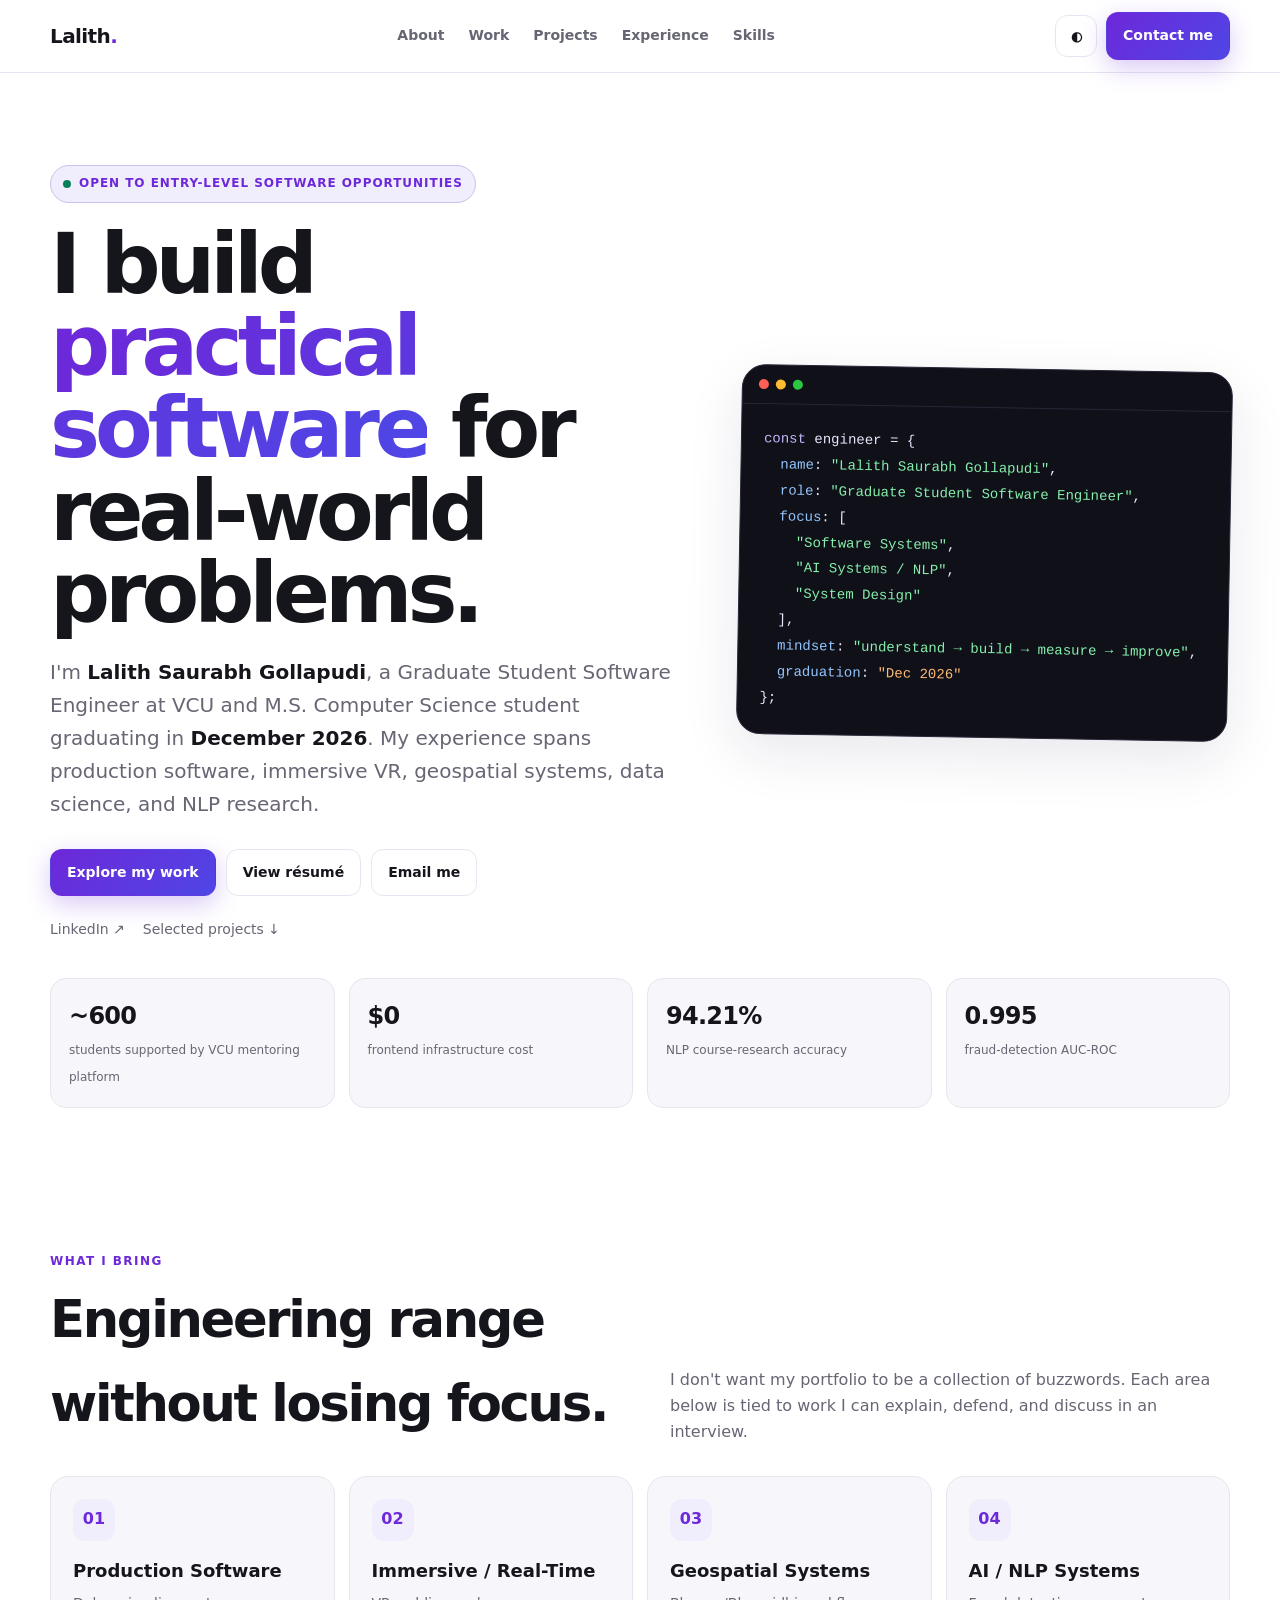
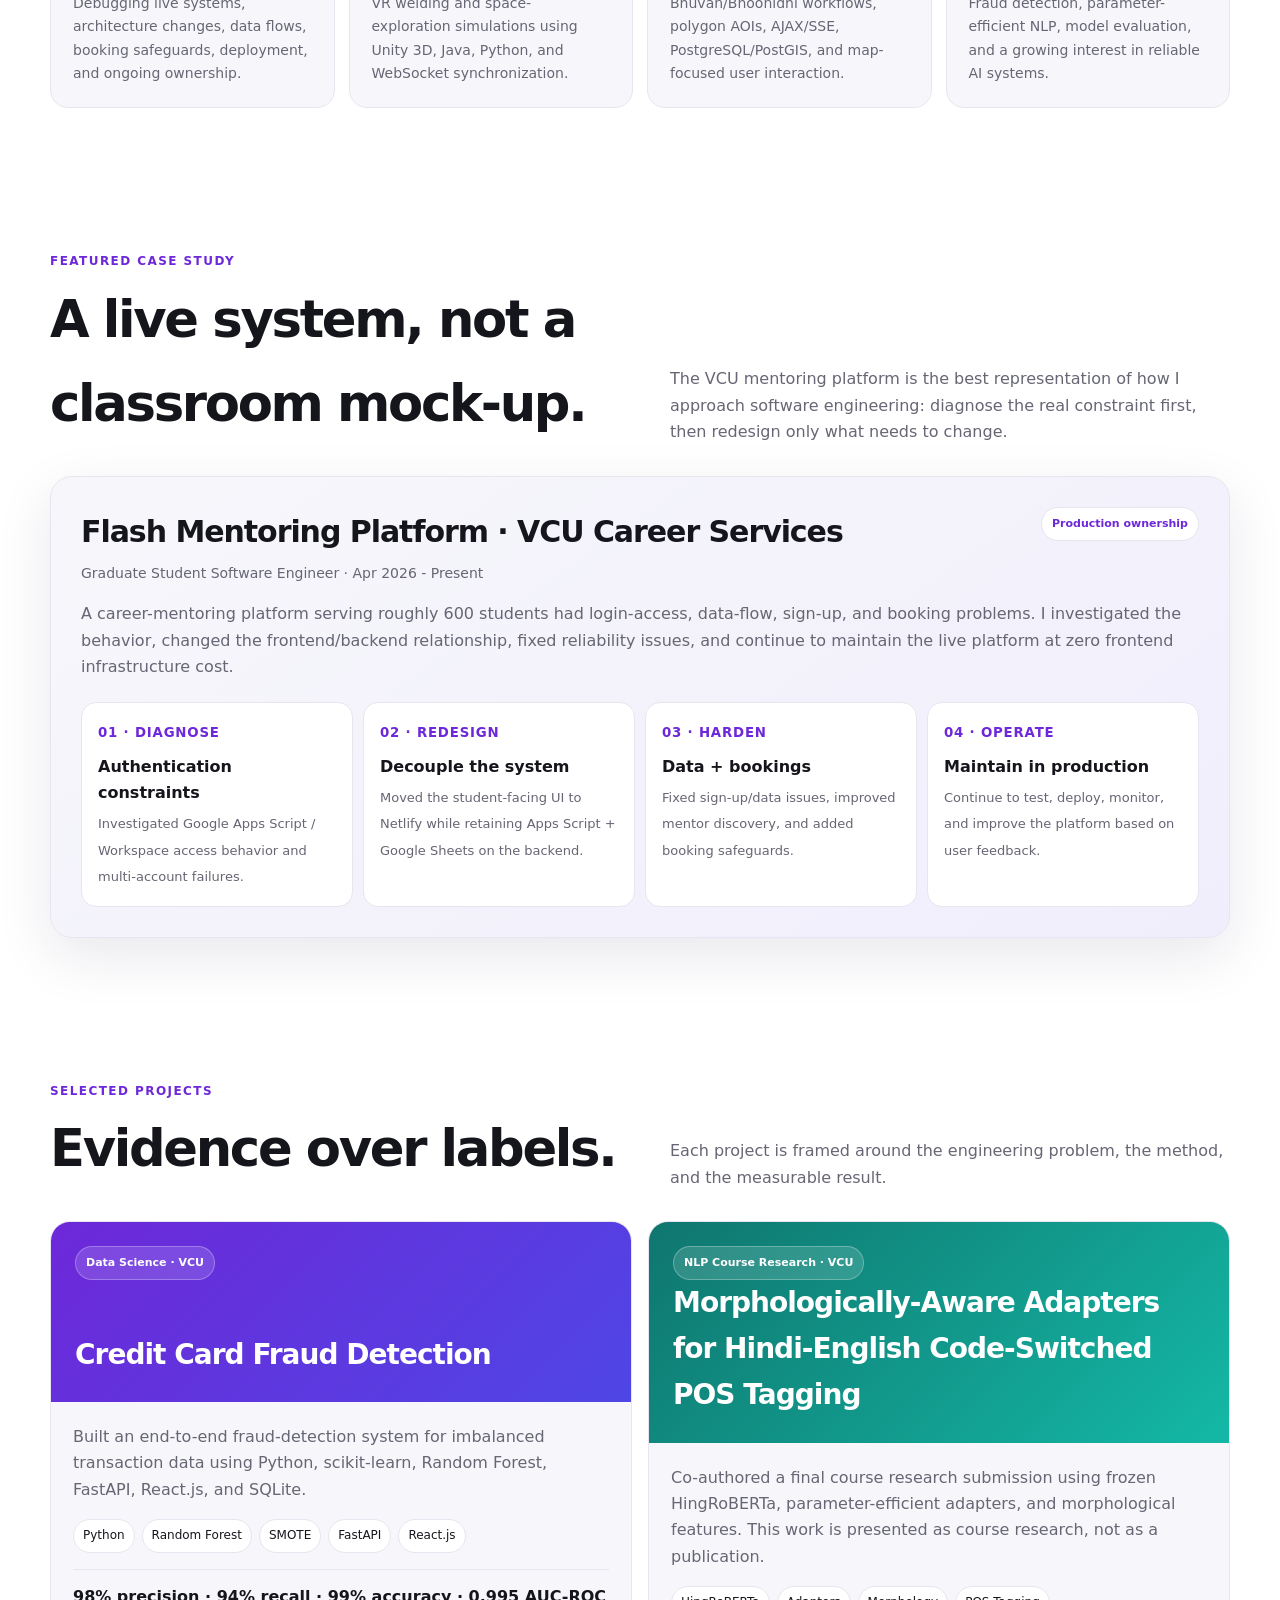
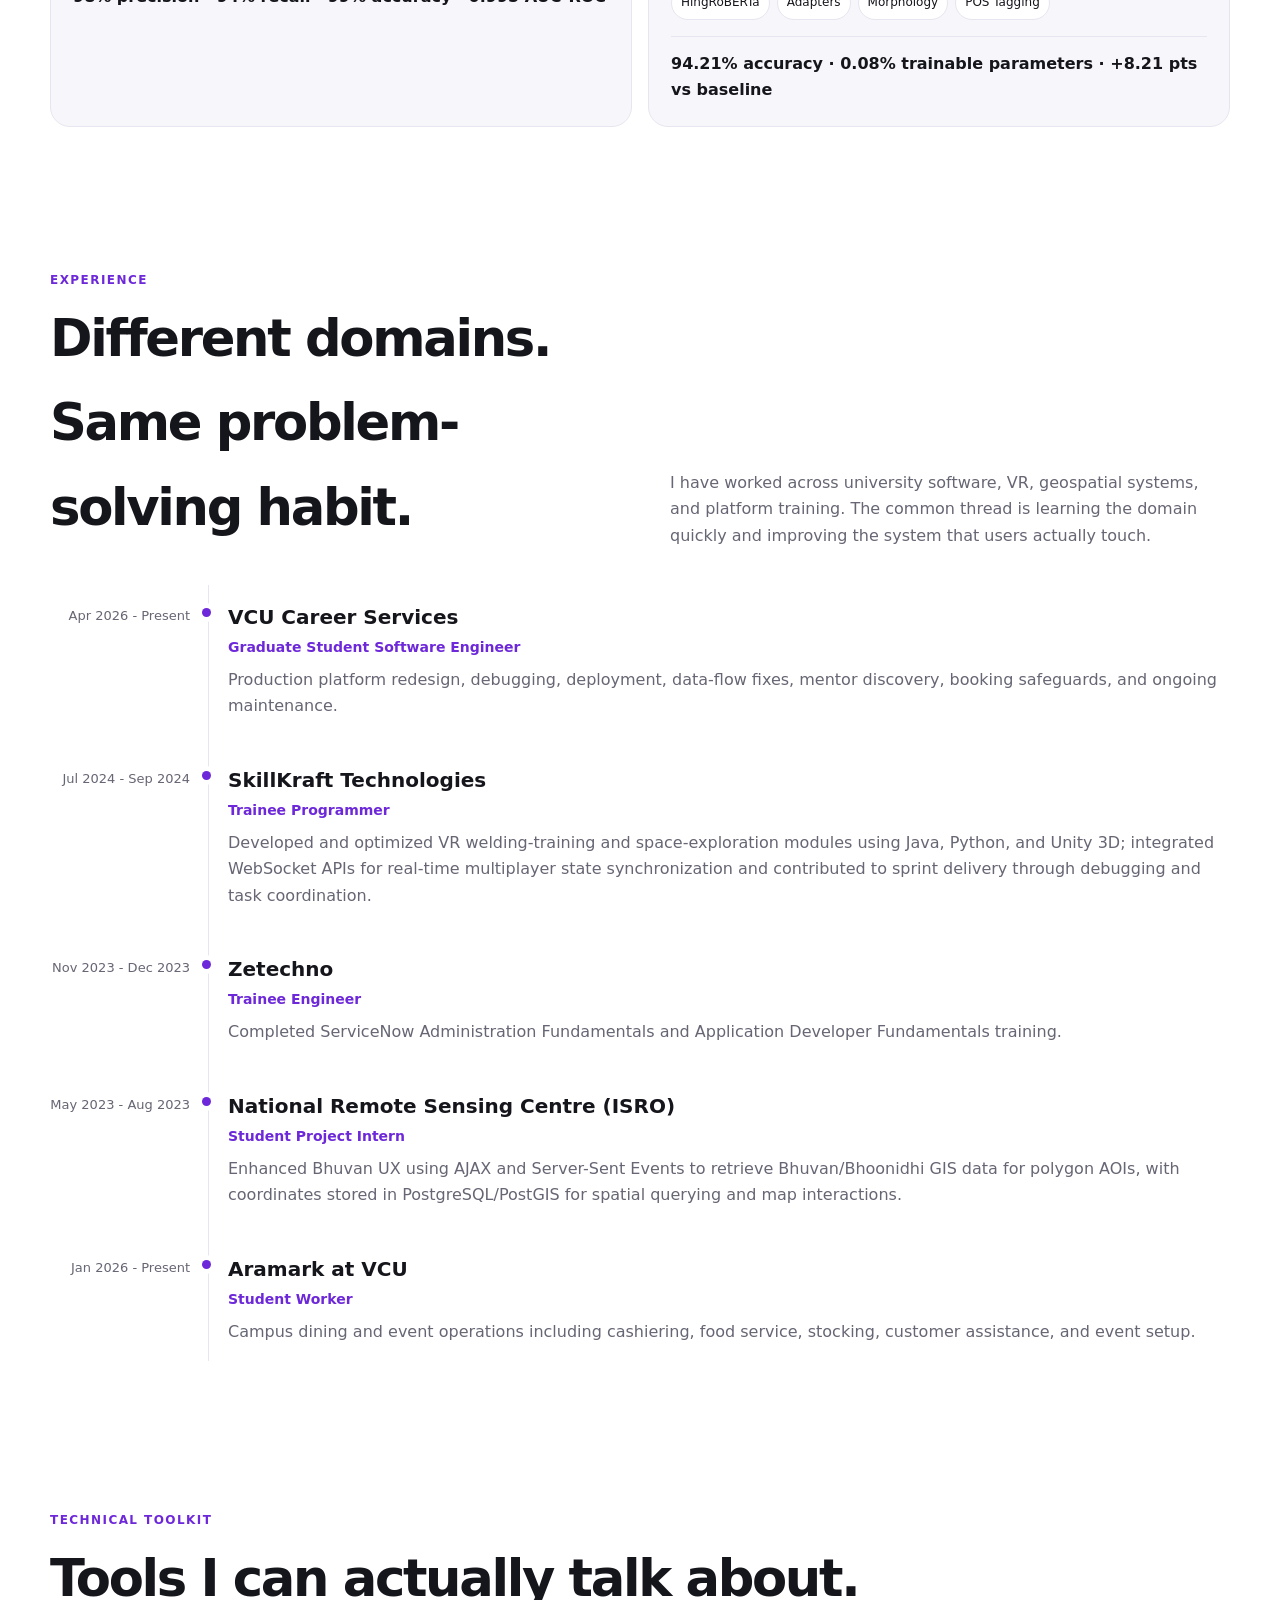
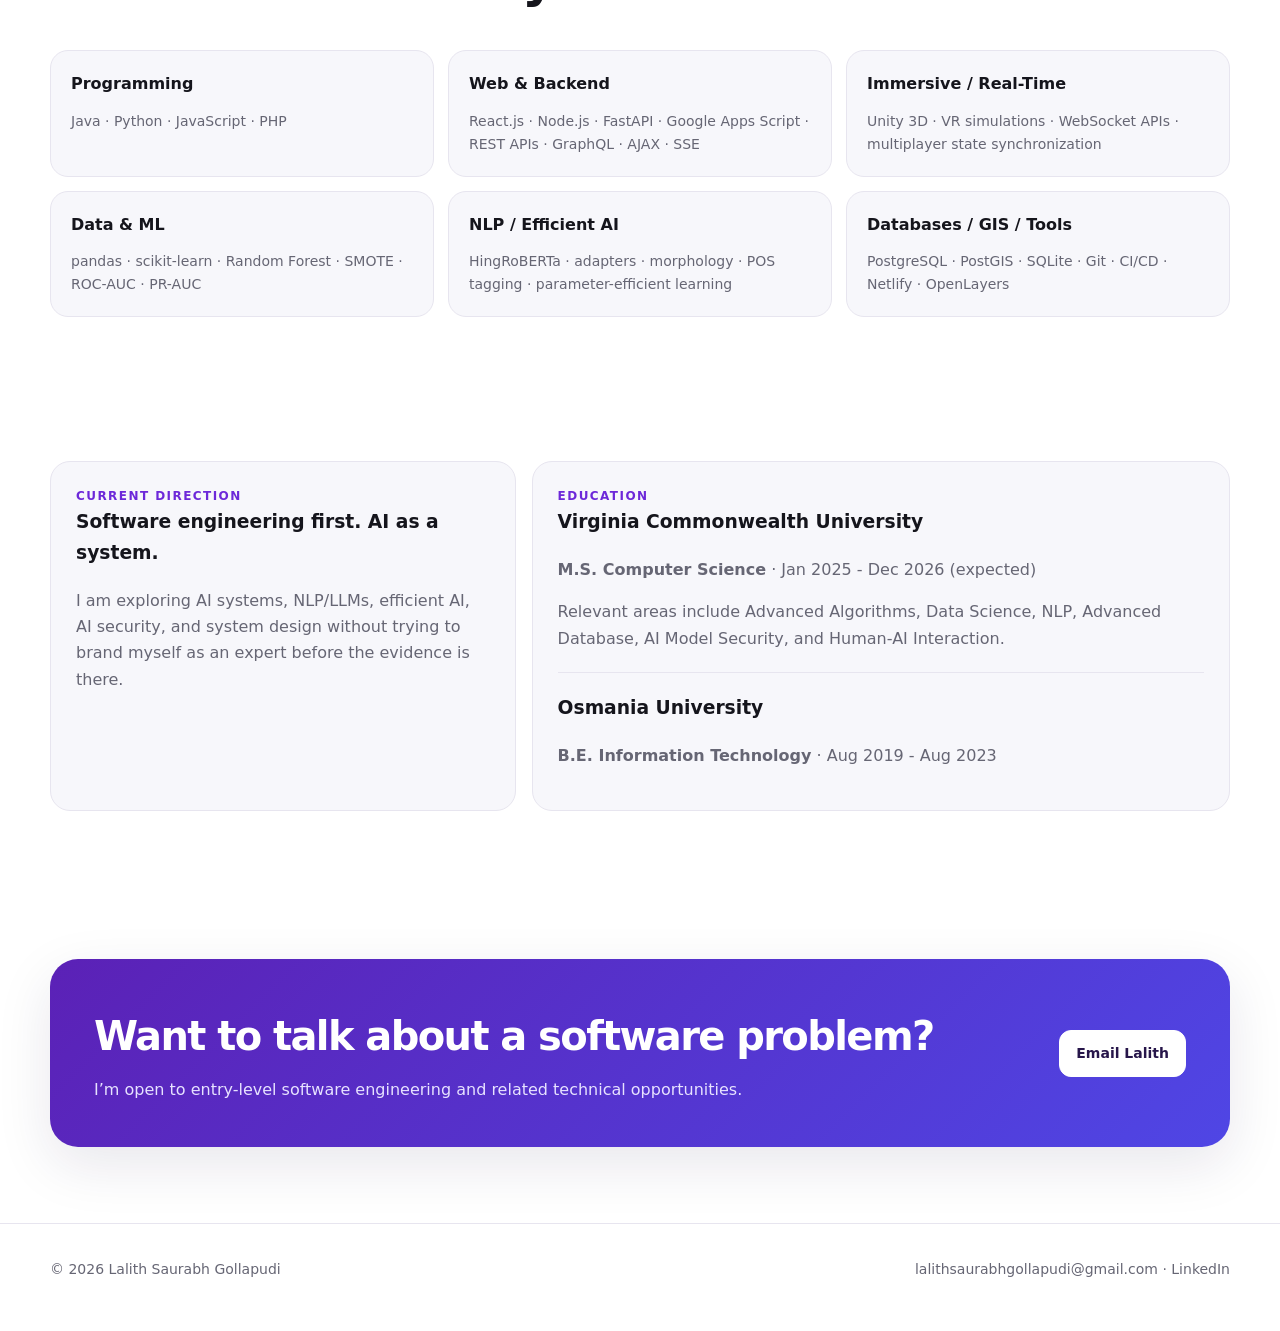
==== index.html @ 2f6ecab8 "Rename Lalith_Portfolio_Professional_Retry.html to index.html" ====
<!DOCTYPE html>
<html lang="en">
<head>
<meta charset="UTF-8" />
<meta name="viewport" content="width=device-width, initial-scale=1.0" />
<meta name="description" content="Portfolio of Lalith Saurabh Gollapudi - Graduate Student Software Engineer and M.S. Computer Science student at VCU." />
<title>Lalith Saurabh Gollapudi | Software Engineer</title>
<style>
:root{
  --bg:#ffffff;--surface:#f7f7fb;--surface2:#f0eefc;--text:#15151c;--muted:#666674;
  --line:#e7e5ef;--brand:#6d28d9;--brand2:#8b5cf6;--brand3:#4f46e5;--good:#087f5b;
  --shadow:0 18px 55px rgba(30,20,70,.10);--max:1180px;--radius:22px;
}
[data-theme="dark"]{
  --bg:#0d0d12;--surface:#15151d;--surface2:#1b1925;--text:#f6f3ff;--muted:#aba6b8;
  --line:#292634;--brand:#a78bfa;--brand2:#8b5cf6;--brand3:#818cf8;--good:#63e6be;
  --shadow:0 18px 55px rgba(0,0,0,.32);
}
*{box-sizing:border-box}html{scroll-behavior:smooth}body{margin:0;background:var(--bg);color:var(--text);font-family:Inter,ui-sans-serif,system-ui,-apple-system,BlinkMacSystemFont,"Segoe UI",sans-serif;line-height:1.65;transition:background .2s,color .2s}
a{text-decoration:none;color:inherit}.container{width:min(var(--max),calc(100% - 40px));margin:auto}
nav{position:sticky;top:0;z-index:50;background:color-mix(in srgb,var(--bg) 88%,transparent);backdrop-filter:blur(15px);border-bottom:1px solid var(--line)}
.nav{height:72px;display:flex;align-items:center;justify-content:space-between;gap:24px}.logo{font-weight:900;font-size:20px;letter-spacing:-.03em}.logo span{color:var(--brand)}
.navlinks{display:flex;gap:24px;font-size:14px;font-weight:650;color:var(--muted)}.navlinks a:hover{color:var(--brand)}
.nav-actions{display:flex;gap:9px;align-items:center}.icon-btn,.button{border:1px solid var(--line);background:var(--bg);color:var(--text);border-radius:12px;display:inline-flex;align-items:center;justify-content:center;font-weight:750;cursor:pointer}
.icon-btn{width:42px;height:42px}.button{padding:11px 16px;font-size:14px}.button.primary{background:linear-gradient(135deg,var(--brand),var(--brand3));color:white;border-color:transparent;box-shadow:0 8px 25px color-mix(in srgb,var(--brand) 25%,transparent)}
.button:hover{transform:translateY(-1px)}
.hero{padding:92px 0 72px;overflow:hidden}.hero-grid{display:grid;grid-template-columns:1.12fr .88fr;gap:64px;align-items:center}.badge{display:inline-flex;gap:8px;align-items:center;background:var(--surface2);border:1px solid color-mix(in srgb,var(--brand) 20%,var(--line));color:var(--brand);padding:8px 12px;border-radius:999px;font-size:12px;font-weight:800;text-transform:uppercase;letter-spacing:.08em}.dot{width:8px;height:8px;border-radius:50%;background:var(--good)}
h1{font-size:clamp(48px,7vw,84px);line-height:.98;letter-spacing:-.06em;margin:20px 0 22px}.gradient{background:linear-gradient(100deg,var(--brand),var(--brand3));-webkit-background-clip:text;background-clip:text;color:transparent}.hero p{max-width:760px;font-size:20px;color:var(--muted);margin:0}.hero p strong{color:var(--text)}.actions{display:flex;flex-wrap:wrap;gap:10px;margin-top:28px}.mini-links{display:flex;gap:18px;margin-top:22px;color:var(--muted);font-size:14px}.mini-links a:hover{color:var(--brand)}
.code-window{background:#101018;color:#e9e5ff;border-radius:24px;border:1px solid #2a2638;box-shadow:var(--shadow);overflow:hidden;transform:rotate(1deg)}.codebar{display:flex;align-items:center;gap:7px;padding:14px 16px;border-bottom:1px solid #292536}.circle{width:10px;height:10px;border-radius:50%}.c1{background:#ff5f57}.c2{background:#febc2e}.c3{background:#28c840}.code{padding:22px;font:14px/1.85 ui-monospace,SFMono-Regular,Menlo,monospace;white-space:pre-wrap}.purple{color:#c4b5fd}.blue{color:#93c5fd}.green{color:#86efac}.orange{color:#fdba74}.gray{color:#8b8a99}
.stats{display:grid;grid-template-columns:repeat(4,1fr);gap:14px;margin-top:36px}.stat{padding:18px;border-radius:16px;background:var(--surface);border:1px solid var(--line)}.stat b{font-size:24px;display:block;letter-spacing:-.03em}.stat span{font-size:12px;color:var(--muted)}
section{padding:72px 0}.section-top{display:flex;align-items:end;justify-content:space-between;gap:30px;margin-bottom:30px}.kicker{color:var(--brand);font-size:12px;text-transform:uppercase;font-weight:850;letter-spacing:.12em}.section-top h2{font-size:clamp(34px,4vw,52px);letter-spacing:-.045em;margin:5px 0 0}.section-top p{max-width:560px;color:var(--muted);margin:0}
.grid-4{display:grid;grid-template-columns:repeat(4,1fr);gap:14px}.focus-card{background:var(--surface);border:1px solid var(--line);border-radius:18px;padding:22px}.focus-icon{width:42px;height:42px;border-radius:12px;background:var(--surface2);display:grid;place-items:center;color:var(--brand);font-weight:900}.focus-card h3{font-size:18px;margin:15px 0 7px}.focus-card p{color:var(--muted);font-size:14px;margin:0}
.case{background:linear-gradient(145deg,var(--surface),var(--surface2));border:1px solid var(--line);border-radius:var(--radius);padding:30px;box-shadow:var(--shadow)}.case-head{display:flex;justify-content:space-between;gap:20px;align-items:start}.case h3{font-size:30px;letter-spacing:-.035em;margin:0}.case .meta{color:var(--muted);font-size:14px;margin-top:6px}.label{border:1px solid var(--line);border-radius:999px;padding:7px 10px;font-size:11px;font-weight:800;color:var(--brand);background:var(--bg)}.case p{color:var(--muted)}.flow{display:grid;grid-template-columns:repeat(4,1fr);gap:10px;margin-top:22px}.flow-item{background:var(--bg);border:1px solid var(--line);border-radius:15px;padding:16px}.flow-item small{color:var(--brand);font-weight:850;letter-spacing:.06em}.flow-item b{display:block;margin:8px 0 4px}.flow-item span{font-size:13px;color:var(--muted)}
.projects{display:grid;grid-template-columns:1fr 1fr;gap:16px}.project{border:1px solid var(--line);border-radius:20px;overflow:hidden;background:var(--surface);display:flex;flex-direction:column}.project-visual{min-height:180px;background:linear-gradient(135deg,var(--brand),var(--brand3));padding:24px;color:white;display:flex;flex-direction:column;justify-content:space-between}.project-visual.alt{background:linear-gradient(135deg,#0f766e,#14b8a6)}.project-visual h3{font-size:28px;letter-spacing:-.035em;margin:0;max-width:520px}.project-body{padding:22px}.project-body p{color:var(--muted);margin-top:0}.chips{display:flex;flex-wrap:wrap;gap:7px}.chip{font-size:12px;padding:6px 9px;border:1px solid var(--line);background:var(--bg);border-radius:999px}.result{margin-top:16px;padding-top:14px;border-top:1px solid var(--line);font-weight:800}
.timeline{position:relative}.timeline:before{content:"";position:absolute;left:158px;top:6px;bottom:6px;width:1px;background:var(--line)}.job{display:grid;grid-template-columns:140px 1fr;gap:38px;padding:22px 0}.date{color:var(--muted);font-size:13px;text-align:right;padding-top:4px}.job-content{position:relative}.job-content:before{content:"";position:absolute;left:-26px;top:7px;width:9px;height:9px;border-radius:50%;background:var(--brand);box-shadow:0 0 0 5px var(--bg)}.job h3{font-size:20px;margin:0}.job .role{color:var(--brand);font-weight:750;font-size:14px;margin-top:2px}.job p{color:var(--muted);margin:8px 0 0}
.skill-grid{display:grid;grid-template-columns:repeat(3,1fr);gap:14px}.skill{border:1px solid var(--line);border-radius:18px;padding:20px;background:var(--surface)}.skill h3{margin:0 0 12px;font-size:16px}.skill p{margin:0;color:var(--muted);font-size:14px}
.about{display:grid;grid-template-columns:.8fr 1.2fr;gap:16px}.about .panel{background:var(--surface);border:1px solid var(--line);border-radius:20px;padding:25px}.about h3{margin-top:0}.about p{color:var(--muted)}
.cta{padding:76px 0}.cta-box{border-radius:28px;background:linear-gradient(135deg,#5b21b6,#4f46e5);color:white;padding:44px;display:flex;align-items:center;justify-content:space-between;gap:24px;box-shadow:var(--shadow)}.cta-box h2{font-size:40px;letter-spacing:-.04em;margin:0 0 8px}.cta-box p{margin:0;color:#e7e2ff}.cta-box .button{background:white;color:#27164a;border-color:white}
footer{border-top:1px solid var(--line);padding:34px 0 50px;color:var(--muted);font-size:14px}.footer-row{display:flex;justify-content:space-between;gap:24px;flex-wrap:wrap}
@media(max-width:940px){.hero-grid{grid-template-columns:1fr}.code-window{transform:none}.grid-4,.flow{grid-template-columns:repeat(2,1fr)}.skill-grid{grid-template-columns:1fr 1fr}.navlinks{display:none}.stats{grid-template-columns:repeat(2,1fr)}}
@media(max-width:650px){.container{width:min(var(--max),calc(100% - 26px))}.hero{padding-top:64px}.projects,.about{grid-template-columns:1fr}.grid-4,.flow,.skill-grid{grid-template-columns:1fr}.section-top,.case-head,.cta-box{align-items:flex-start;flex-direction:column}.timeline:before{display:none}.job{grid-template-columns:1fr;gap:5px}.date{text-align:left}.job-content:before{display:none}.stats{grid-template-columns:1fr 1fr}.cta-box{padding:28px}}
</style>
</head>
<body>
<nav><div class="container nav">
  <a class="logo" href="#top">Lalith<span>.</span></a>
  <div class="navlinks"><a href="#about">About</a><a href="#work">Work</a><a href="#projects">Projects</a><a href="#experience">Experience</a><a href="#skills">Skills</a></div>
  <div class="nav-actions"><button class="icon-btn" id="themeBtn" aria-label="Toggle theme">◐</button><a class="button primary" href="mailto:lalithsaurabhgollapudi@gmail.com">Contact me</a></div>
</div></nav>

<header class="hero" id="top"><div class="container">
  <div class="hero-grid">
    <div>
      <div class="badge"><span class="dot"></span> Open to entry-level software opportunities</div>
      <h1>I build <span class="gradient">practical software</span> for real-world problems.</h1>
      <p>I'm <strong>Lalith Saurabh Gollapudi</strong>, a Graduate Student Software Engineer at VCU and M.S. Computer Science student graduating in <strong>December 2026</strong>. My experience spans production software, immersive VR, geospatial systems, data science, and NLP research.</p>
      <div class="actions"><a class="button primary" href="#work">Explore my work</a><a class="button" href="assets/Lalith_Gollapudi_Resume.pdf" target="_blank">View résumé</a><a class="button" href="mailto:lalithsaurabhgollapudi@gmail.com">Email me</a></div>
      <div class="mini-links"><a href="https://www.linkedin.com/in/lalithsaurabh852286239" target="_blank" rel="noopener">LinkedIn ↗</a><a href="#projects">Selected projects ↓</a></div>
    </div>
    <div class="code-window" aria-label="Developer profile">
      <div class="codebar"><span class="circle c1"></span><span class="circle c2"></span><span class="circle c3"></span></div>
      <div class="code"><span class="purple">const</span> engineer = {
  <span class="blue">name</span>: <span class="green">"Lalith Saurabh Gollapudi"</span>,
  <span class="blue">role</span>: <span class="green">"Graduate Student Software Engineer"</span>,
  <span class="blue">focus</span>: [
    <span class="green">"Software Systems"</span>,
    <span class="green">"AI Systems / NLP"</span>,
    <span class="green">"System Design"</span>
  ],
  <span class="blue">mindset</span>: <span class="green">"understand → build → measure → improve"</span>,
  <span class="blue">graduation</span>: <span class="orange">"Dec 2026"</span>
};</div>
    </div>
  </div>
  <div class="stats"><div class="stat"><b>~600</b><span>students supported by VCU mentoring platform</span></div><div class="stat"><b>$0</b><span>frontend infrastructure cost</span></div><div class="stat"><b>94.21%</b><span>NLP course-research accuracy</span></div><div class="stat"><b>0.995</b><span>fraud-detection AUC-ROC</span></div></div>
</div></header>

<section id="about"><div class="container">
  <div class="section-top"><div><div class="kicker">What I bring</div><h2>Engineering range without losing focus.</h2></div><p>I don't want my portfolio to be a collection of buzzwords. Each area below is tied to work I can explain, defend, and discuss in an interview.</p></div>
  <div class="grid-4">
    <div class="focus-card"><div class="focus-icon">01</div><h3>Production Software</h3><p>Debugging live systems, architecture changes, data flows, booking safeguards, deployment, and ongoing ownership.</p></div>
    <div class="focus-card"><div class="focus-icon">02</div><h3>Immersive / Real-Time</h3><p>VR welding and space-exploration simulations using Unity 3D, Java, Python, and WebSocket synchronization.</p></div>
    <div class="focus-card"><div class="focus-icon">03</div><h3>Geospatial Systems</h3><p>Bhuvan/Bhoonidhi workflows, polygon AOIs, AJAX/SSE, PostgreSQL/PostGIS, and map-focused user interaction.</p></div>
    <div class="focus-card"><div class="focus-icon">04</div><h3>AI / NLP Systems</h3><p>Fraud detection, parameter-efficient NLP, model evaluation, and a growing interest in reliable AI systems.</p></div>
  </div>
</div></section>

<section id="work"><div class="container">
  <div class="section-top"><div><div class="kicker">Featured case study</div><h2>A live system, not a classroom mock-up.</h2></div><p>The VCU mentoring platform is the best representation of how I approach software engineering: diagnose the real constraint first, then redesign only what needs to change.</p></div>
  <article class="case">
    <div class="case-head"><div><h3>Flash Mentoring Platform · VCU Career Services</h3><div class="meta">Graduate Student Software Engineer · Apr 2026 - Present</div></div><span class="label">Production ownership</span></div>
    <p>A career-mentoring platform serving roughly 600 students had login-access, data-flow, sign-up, and booking problems. I investigated the behavior, changed the frontend/backend relationship, fixed reliability issues, and continue to maintain the live platform at zero frontend infrastructure cost.</p>
    <div class="flow">
      <div class="flow-item"><small>01 · DIAGNOSE</small><b>Authentication constraints</b><span>Investigated Google Apps Script / Workspace access behavior and multi-account failures.</span></div>
      <div class="flow-item"><small>02 · REDESIGN</small><b>Decouple the system</b><span>Moved the student-facing UI to Netlify while retaining Apps Script + Google Sheets on the backend.</span></div>
      <div class="flow-item"><small>03 · HARDEN</small><b>Data + bookings</b><span>Fixed sign-up/data issues, improved mentor discovery, and added booking safeguards.</span></div>
      <div class="flow-item"><small>04 · OPERATE</small><b>Maintain in production</b><span>Continue to test, deploy, monitor, and improve the platform based on user feedback.</span></div>
    </div>
  </article>
</div></section>

<section id="projects"><div class="container">
  <div class="section-top"><div><div class="kicker">Selected projects</div><h2>Evidence over labels.</h2></div><p>Each project is framed around the engineering problem, the method, and the measurable result.</p></div>
  <div class="projects">
    <article class="project"><div class="project-visual"><span class="label" style="align-self:flex-start;background:rgba(255,255,255,.14);color:white;border-color:rgba(255,255,255,.28)">Data Science · VCU</span><h3>Credit Card Fraud Detection</h3></div><div class="project-body"><p>Built an end-to-end fraud-detection system for imbalanced transaction data using Python, scikit-learn, Random Forest, FastAPI, React.js, and SQLite.</p><div class="chips"><span class="chip">Python</span><span class="chip">Random Forest</span><span class="chip">SMOTE</span><span class="chip">FastAPI</span><span class="chip">React.js</span></div><div class="result">98% precision · 94% recall · 99% accuracy · 0.995 AUC-ROC</div></div></article>
    <article class="project"><div class="project-visual alt"><span class="label" style="align-self:flex-start;background:rgba(255,255,255,.14);color:white;border-color:rgba(255,255,255,.28)">NLP Course Research · VCU</span><h3>Morphologically-Aware Adapters for Hindi-English Code-Switched POS Tagging</h3></div><div class="project-body"><p>Co-authored a final course research submission using frozen HingRoBERTa, parameter-efficient adapters, and morphological features. This work is presented as course research, not as a publication.</p><div class="chips"><span class="chip">HingRoBERTa</span><span class="chip">Adapters</span><span class="chip">Morphology</span><span class="chip">POS Tagging</span></div><div class="result">94.21% accuracy · 0.08% trainable parameters · +8.21 pts vs baseline</div></div></article>
  </div>
</div></section>

<section id="experience"><div class="container">
  <div class="section-top"><div><div class="kicker">Experience</div><h2>Different domains. Same problem-solving habit.</h2></div><p>I have worked across university software, VR, geospatial systems, and platform training. The common thread is learning the domain quickly and improving the system that users actually touch.</p></div>
  <div class="timeline">
    <div class="job"><div class="date">Apr 2026 - Present</div><div class="job-content"><h3>VCU Career Services</h3><div class="role">Graduate Student Software Engineer</div><p>Production platform redesign, debugging, deployment, data-flow fixes, mentor discovery, booking safeguards, and ongoing maintenance.</p></div></div>
    <div class="job"><div class="date">Jul 2024 - Sep 2024</div><div class="job-content"><h3>SkillKraft Technologies</h3><div class="role">Trainee Programmer</div><p>Developed and optimized VR welding-training and space-exploration modules using Java, Python, and Unity 3D; integrated WebSocket APIs for real-time multiplayer state synchronization and contributed to sprint delivery through debugging and task coordination.</p></div></div>
    <div class="job"><div class="date">Nov 2023 - Dec 2023</div><div class="job-content"><h3>Zetechno</h3><div class="role">Trainee Engineer</div><p>Completed ServiceNow Administration Fundamentals and Application Developer Fundamentals training.</p></div></div>
    <div class="job"><div class="date">May 2023 - Aug 2023</div><div class="job-content"><h3>National Remote Sensing Centre (ISRO)</h3><div class="role">Student Project Intern</div><p>Enhanced Bhuvan UX using AJAX and Server-Sent Events to retrieve Bhuvan/Bhoonidhi GIS data for polygon AOIs, with coordinates stored in PostgreSQL/PostGIS for spatial querying and map interactions.</p></div></div>
    <div class="job"><div class="date">Jan 2026 - Present</div><div class="job-content"><h3>Aramark at VCU</h3><div class="role">Student Worker</div><p>Campus dining and event operations including cashiering, food service, stocking, customer assistance, and event setup.</p></div></div>
  </div>
</div></section>

<section id="skills"><div class="container">
  <div class="section-top"><div><div class="kicker">Technical toolkit</div><h2>Tools I can actually talk about.</h2></div></div>
  <div class="skill-grid">
    <div class="skill"><h3>Programming</h3><p>Java · Python · JavaScript · PHP</p></div>
    <div class="skill"><h3>Web & Backend</h3><p>React.js · Node.js · FastAPI · Google Apps Script · REST APIs · GraphQL · AJAX · SSE</p></div>
    <div class="skill"><h3>Immersive / Real-Time</h3><p>Unity 3D · VR simulations · WebSocket APIs · multiplayer state synchronization</p></div>
    <div class="skill"><h3>Data & ML</h3><p>pandas · scikit-learn · Random Forest · SMOTE · ROC-AUC · PR-AUC</p></div>
    <div class="skill"><h3>NLP / Efficient AI</h3><p>HingRoBERTa · adapters · morphology · POS tagging · parameter-efficient learning</p></div>
    <div class="skill"><h3>Databases / GIS / Tools</h3><p>PostgreSQL · PostGIS · SQLite · Git · CI/CD · Netlify · OpenLayers</p></div>
  </div>
</div></section>

<section><div class="container">
  <div class="about">
    <div class="panel"><div class="kicker">Current direction</div><h3>Software engineering first. AI as a system.</h3><p>I am exploring AI systems, NLP/LLMs, efficient AI, AI security, and system design without trying to brand myself as an expert before the evidence is there.</p></div>
    <div class="panel"><div class="kicker">Education</div><h3>Virginia Commonwealth University</h3><p><strong>M.S. Computer Science</strong> · Jan 2025 - Dec 2026 (expected)</p><p>Relevant areas include Advanced Algorithms, Data Science, NLP, Advanced Database, AI Model Security, and Human-AI Interaction.</p><hr style="border:0;border-top:1px solid var(--line);margin:20px 0"><h3>Osmania University</h3><p><strong>B.E. Information Technology</strong> · Aug 2019 - Aug 2023</p></div>
  </div>
</div></section>

<section class="cta"><div class="container"><div class="cta-box"><div><h2>Want to talk about a software problem?</h2><p>I’m open to entry-level software engineering and related technical opportunities.</p></div><a class="button" href="mailto:lalithsaurabhgollapudi@gmail.com">Email Lalith</a></div></div></section>

<footer><div class="container footer-row"><div>© 2026 Lalith Saurabh Gollapudi</div><div><a href="mailto:lalithsaurabhgollapudi@gmail.com">lalithsaurabhgollapudi@gmail.com</a> · <a href="https://www.linkedin.com/in/lalithsaurabh852286239" target="_blank" rel="noopener">LinkedIn</a></div></div></footer>
<script>
const btn=document.getElementById('themeBtn');
const saved=localStorage.getItem('theme');
if(saved) document.documentElement.setAttribute('data-theme',saved);
btn.addEventListener('click',()=>{const isDark=document.documentElement.getAttribute('data-theme')==='dark';const next=isDark?'light':'dark';document.documentElement.setAttribute('data-theme',next);localStorage.setItem('theme',next);});
</script>
</body>
</html>
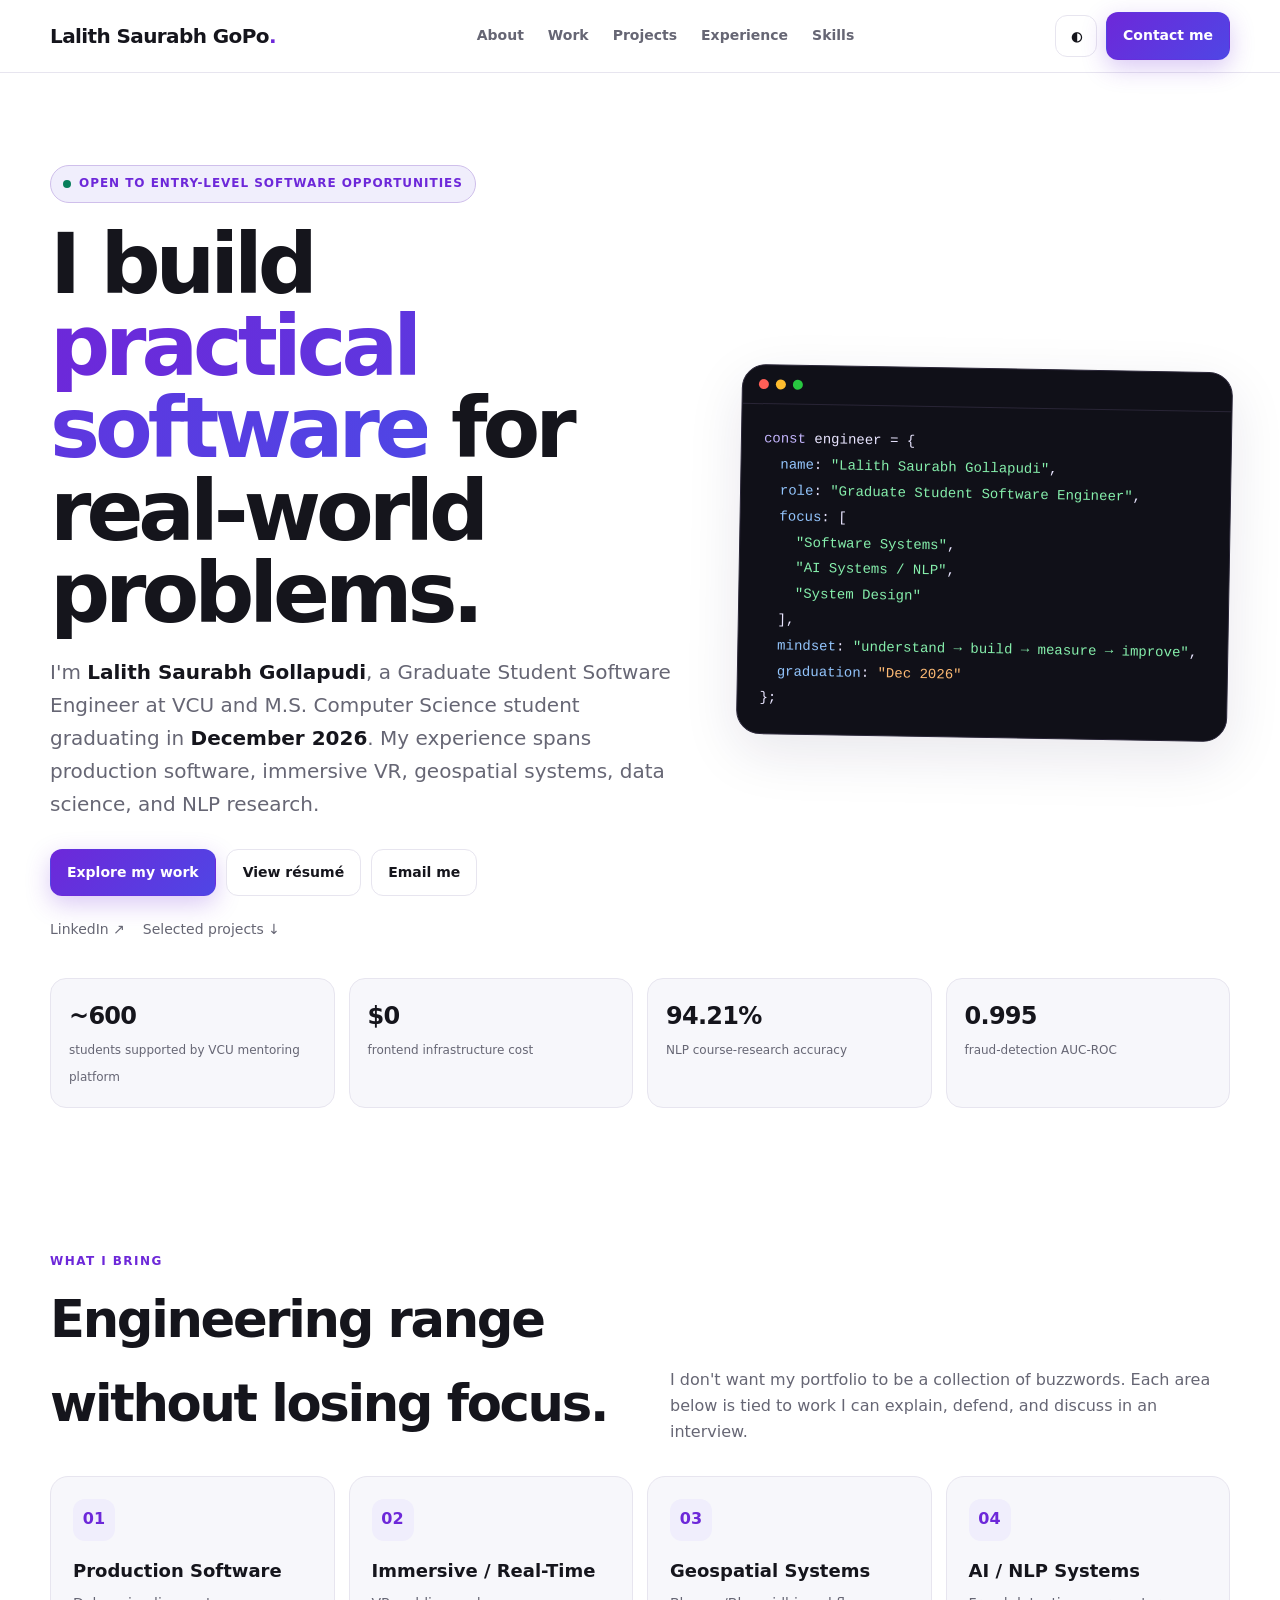
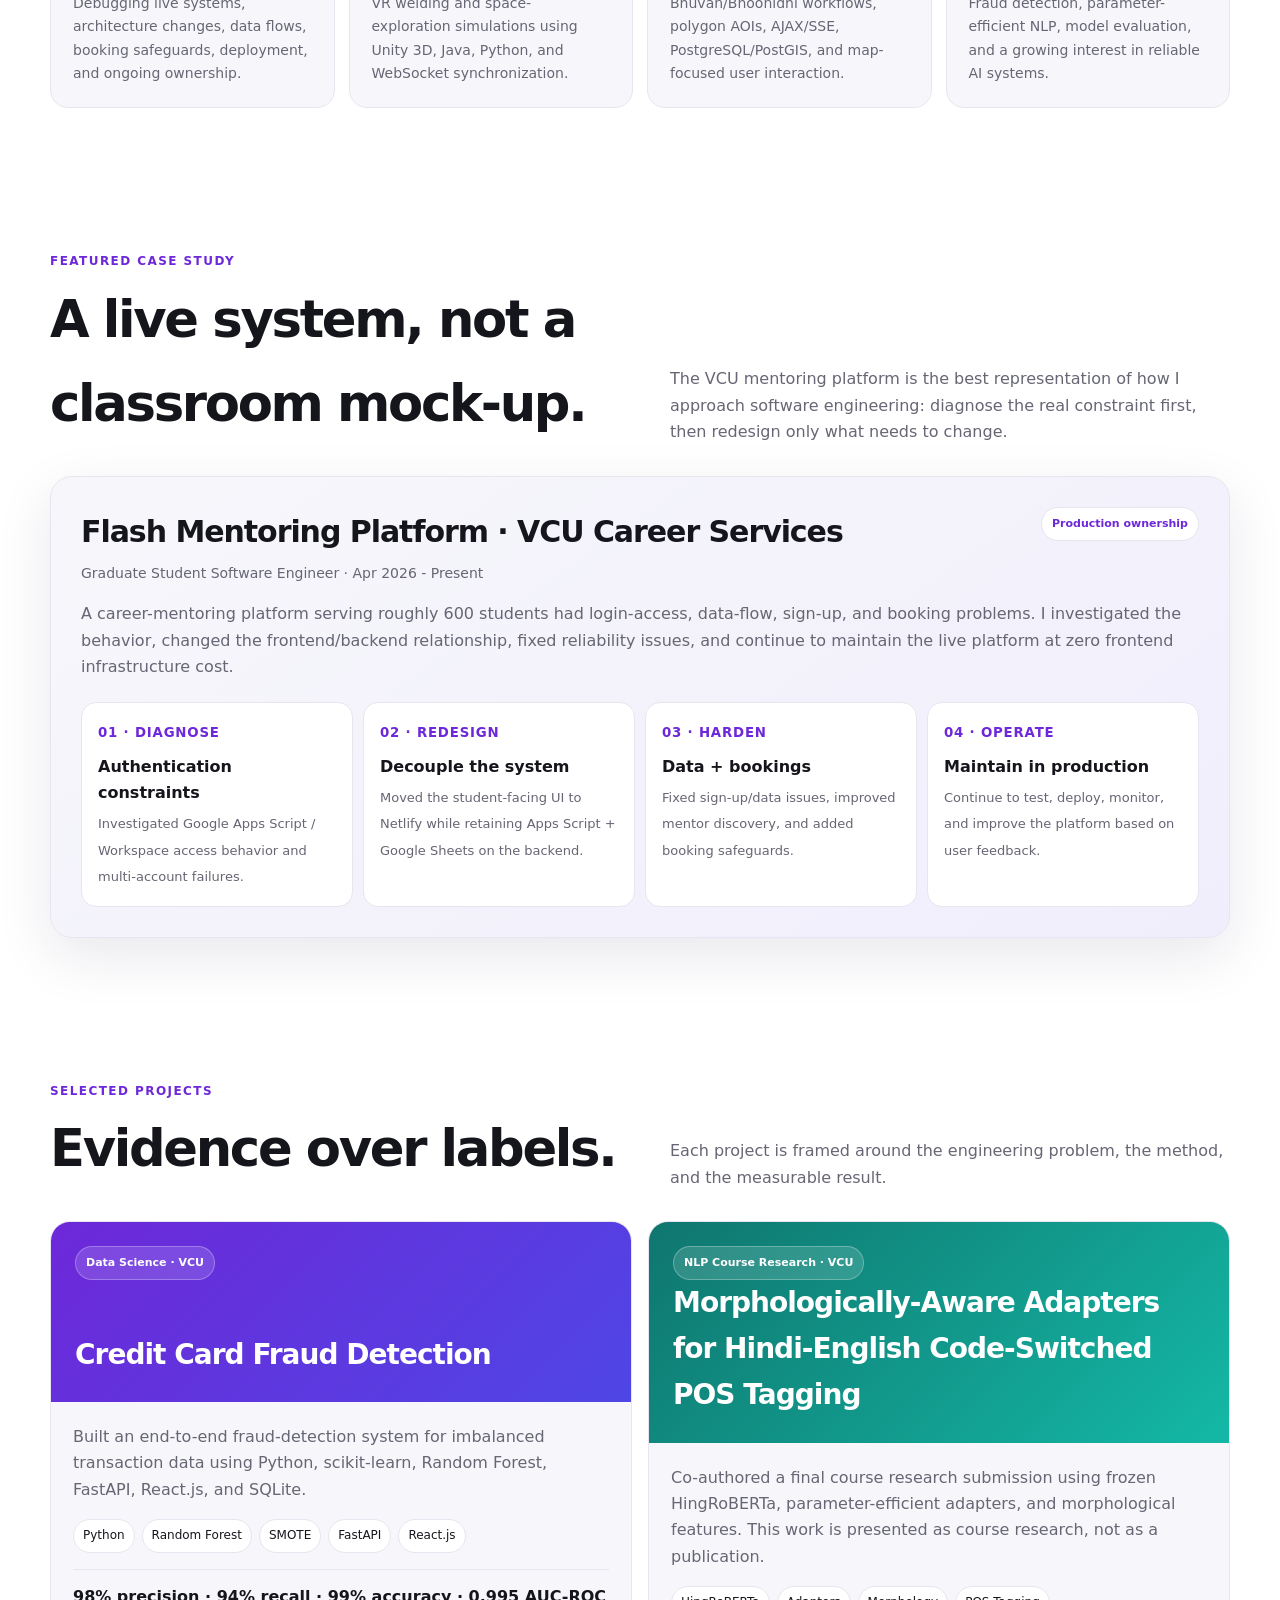
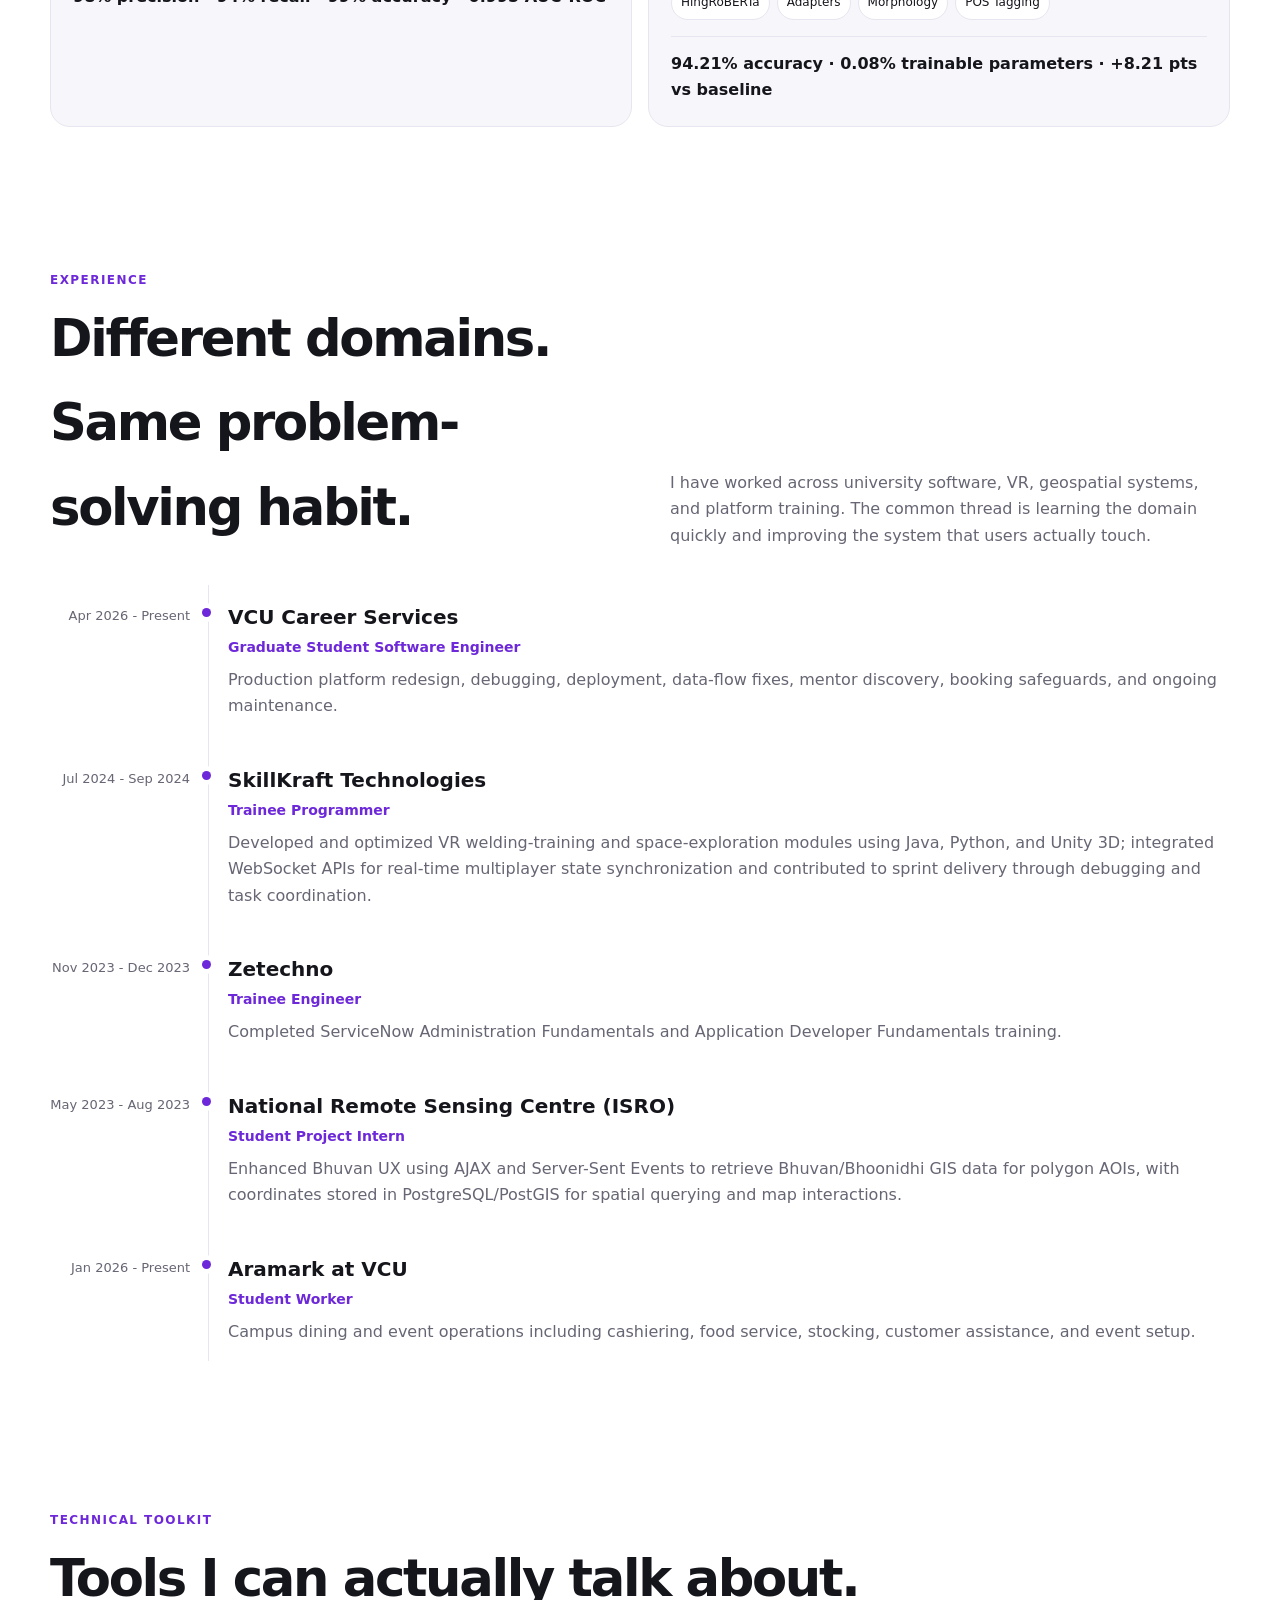
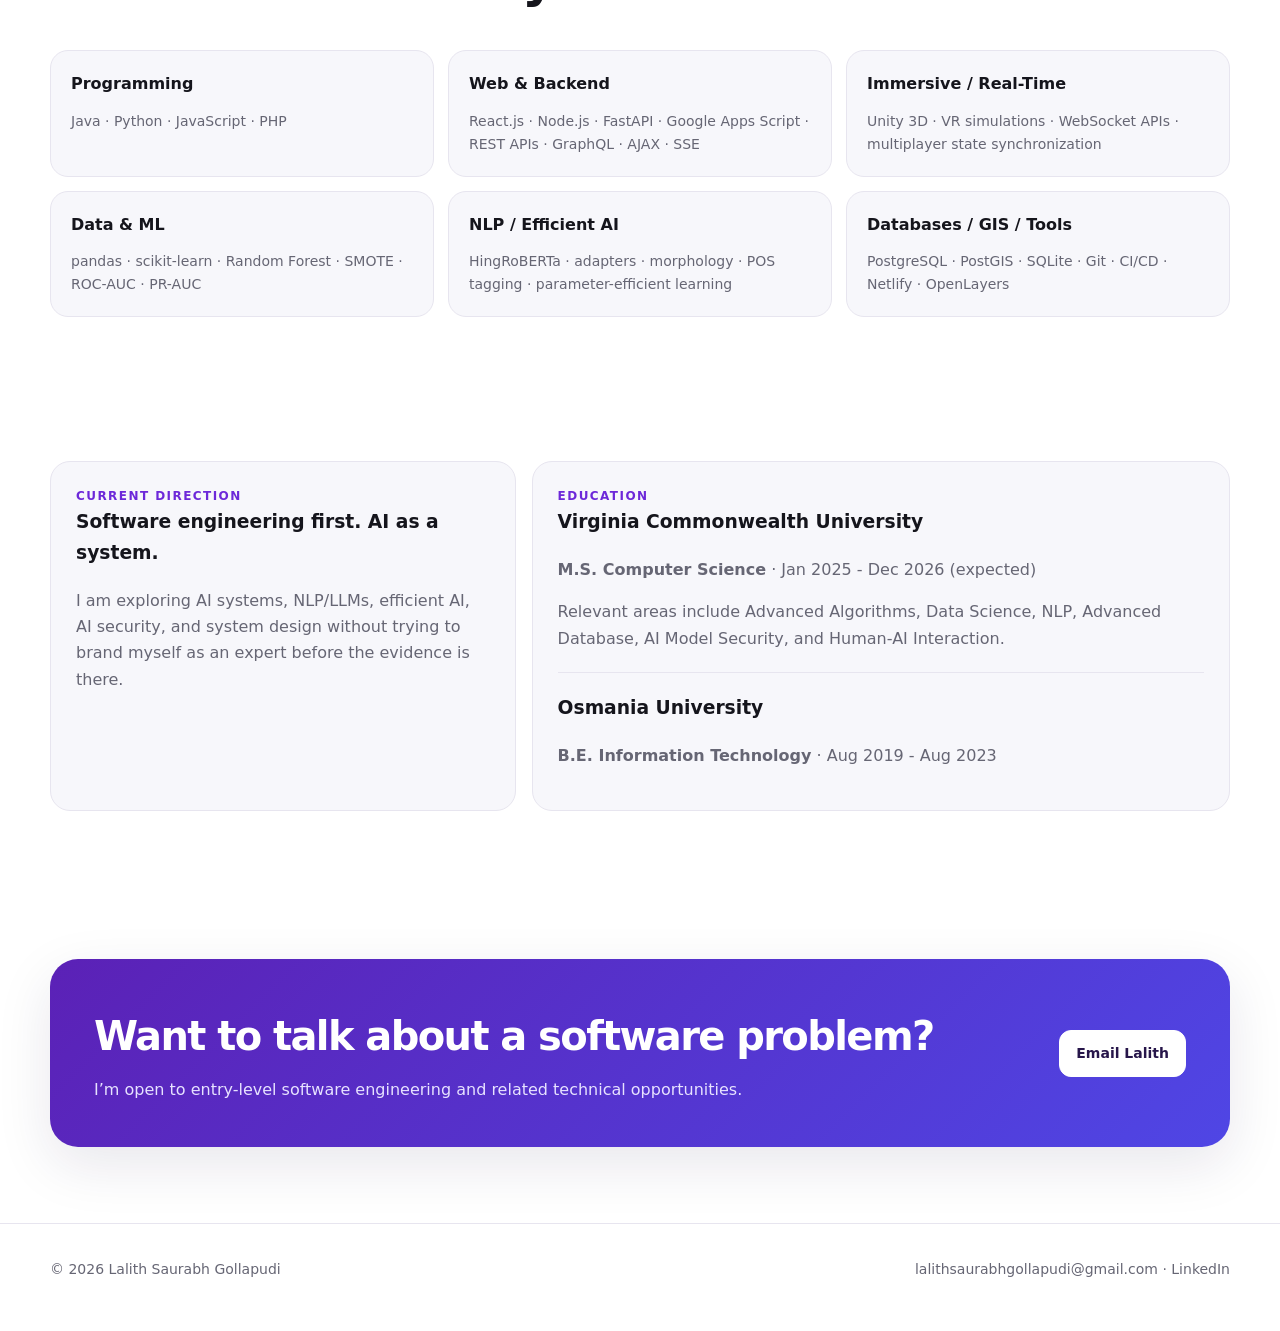
==== commit 3122b231: "Update logo text in navigation bar" ====
--- a/index.html
+++ b/index.html
@@ -43,7 +43,7 @@
 </head>
 <body>
 <nav><div class="container nav">
-  <a class="logo" href="#top">Lalith<span>.</span></a>
+  <a class="logo" href="#top">Lalith Saurabh GoPo<span>.</span></a>
   <div class="navlinks"><a href="#about">About</a><a href="#work">Work</a><a href="#projects">Projects</a><a href="#experience">Experience</a><a href="#skills">Skills</a></div>
   <div class="nav-actions"><button class="icon-btn" id="themeBtn" aria-label="Toggle theme">◐</button><a class="button primary" href="mailto:lalithsaurabhgollapudi@gmail.com">Contact me</a></div>
 </div></nav>
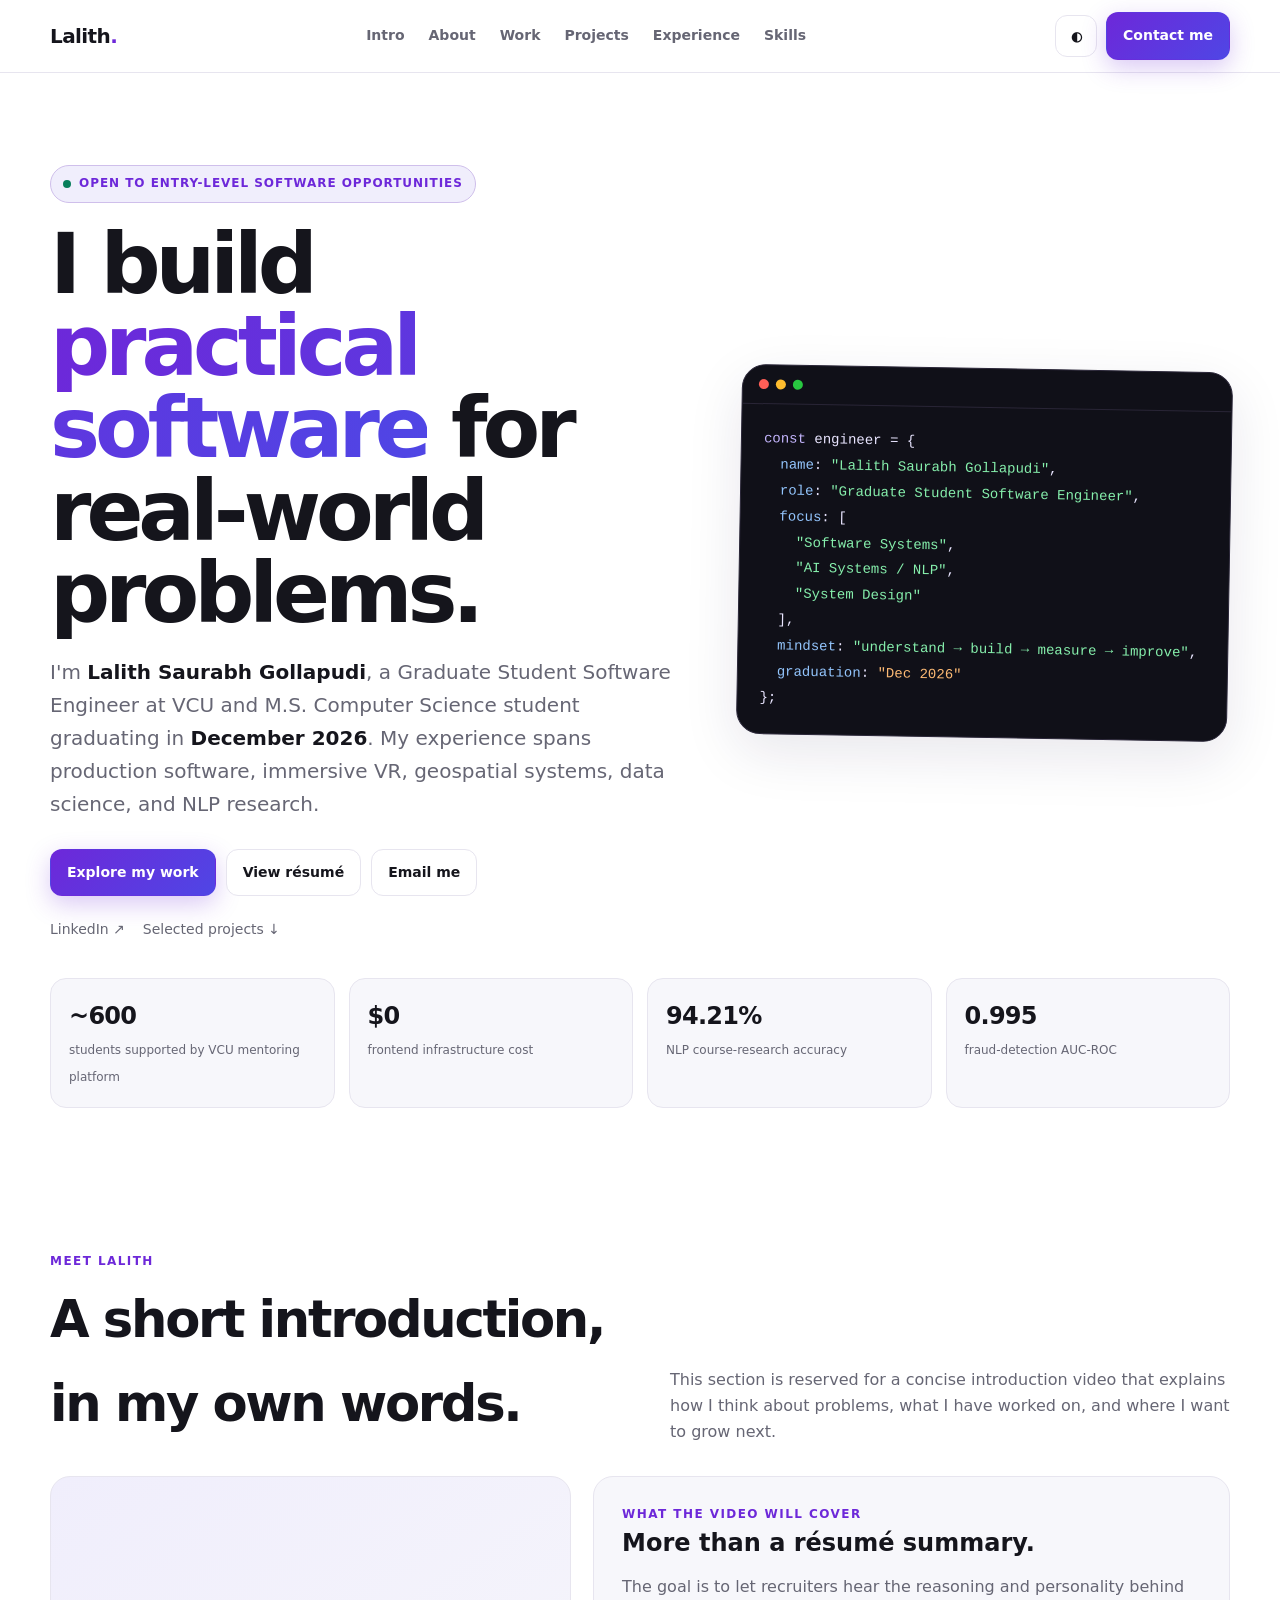
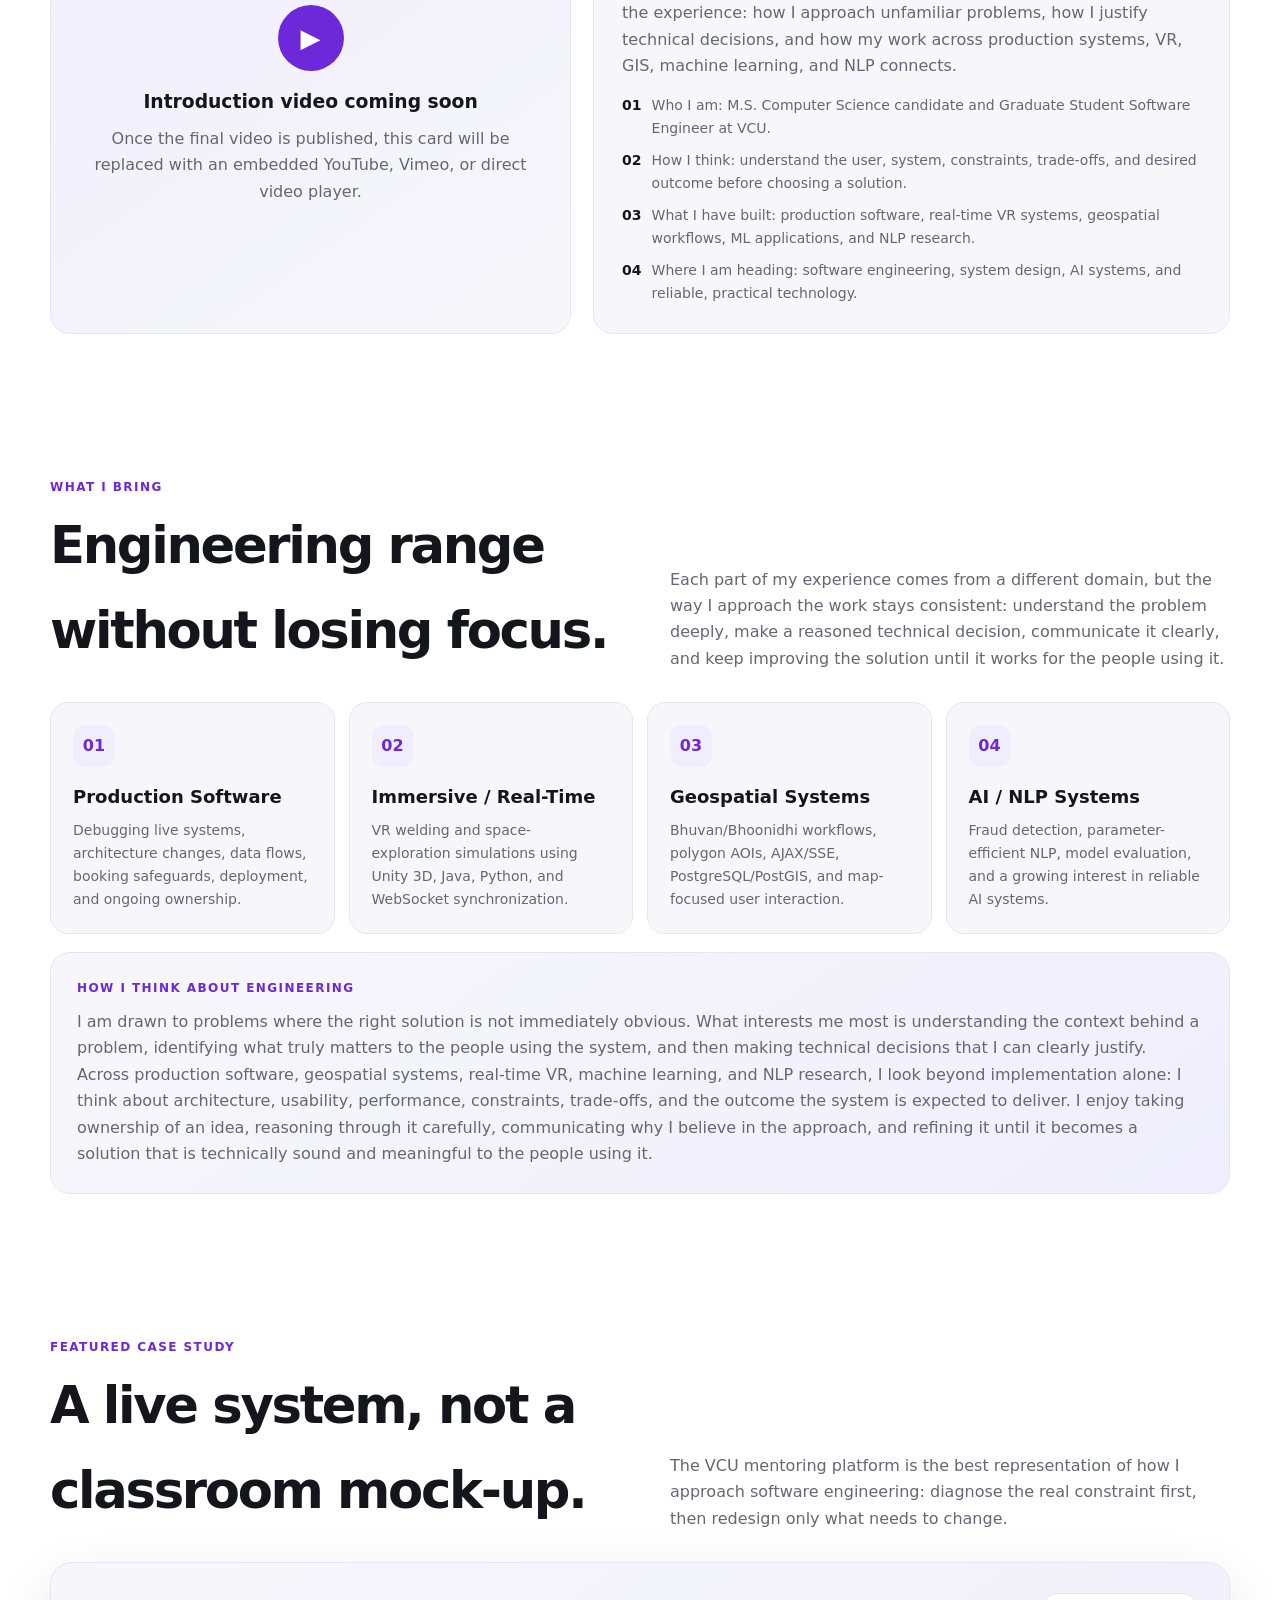
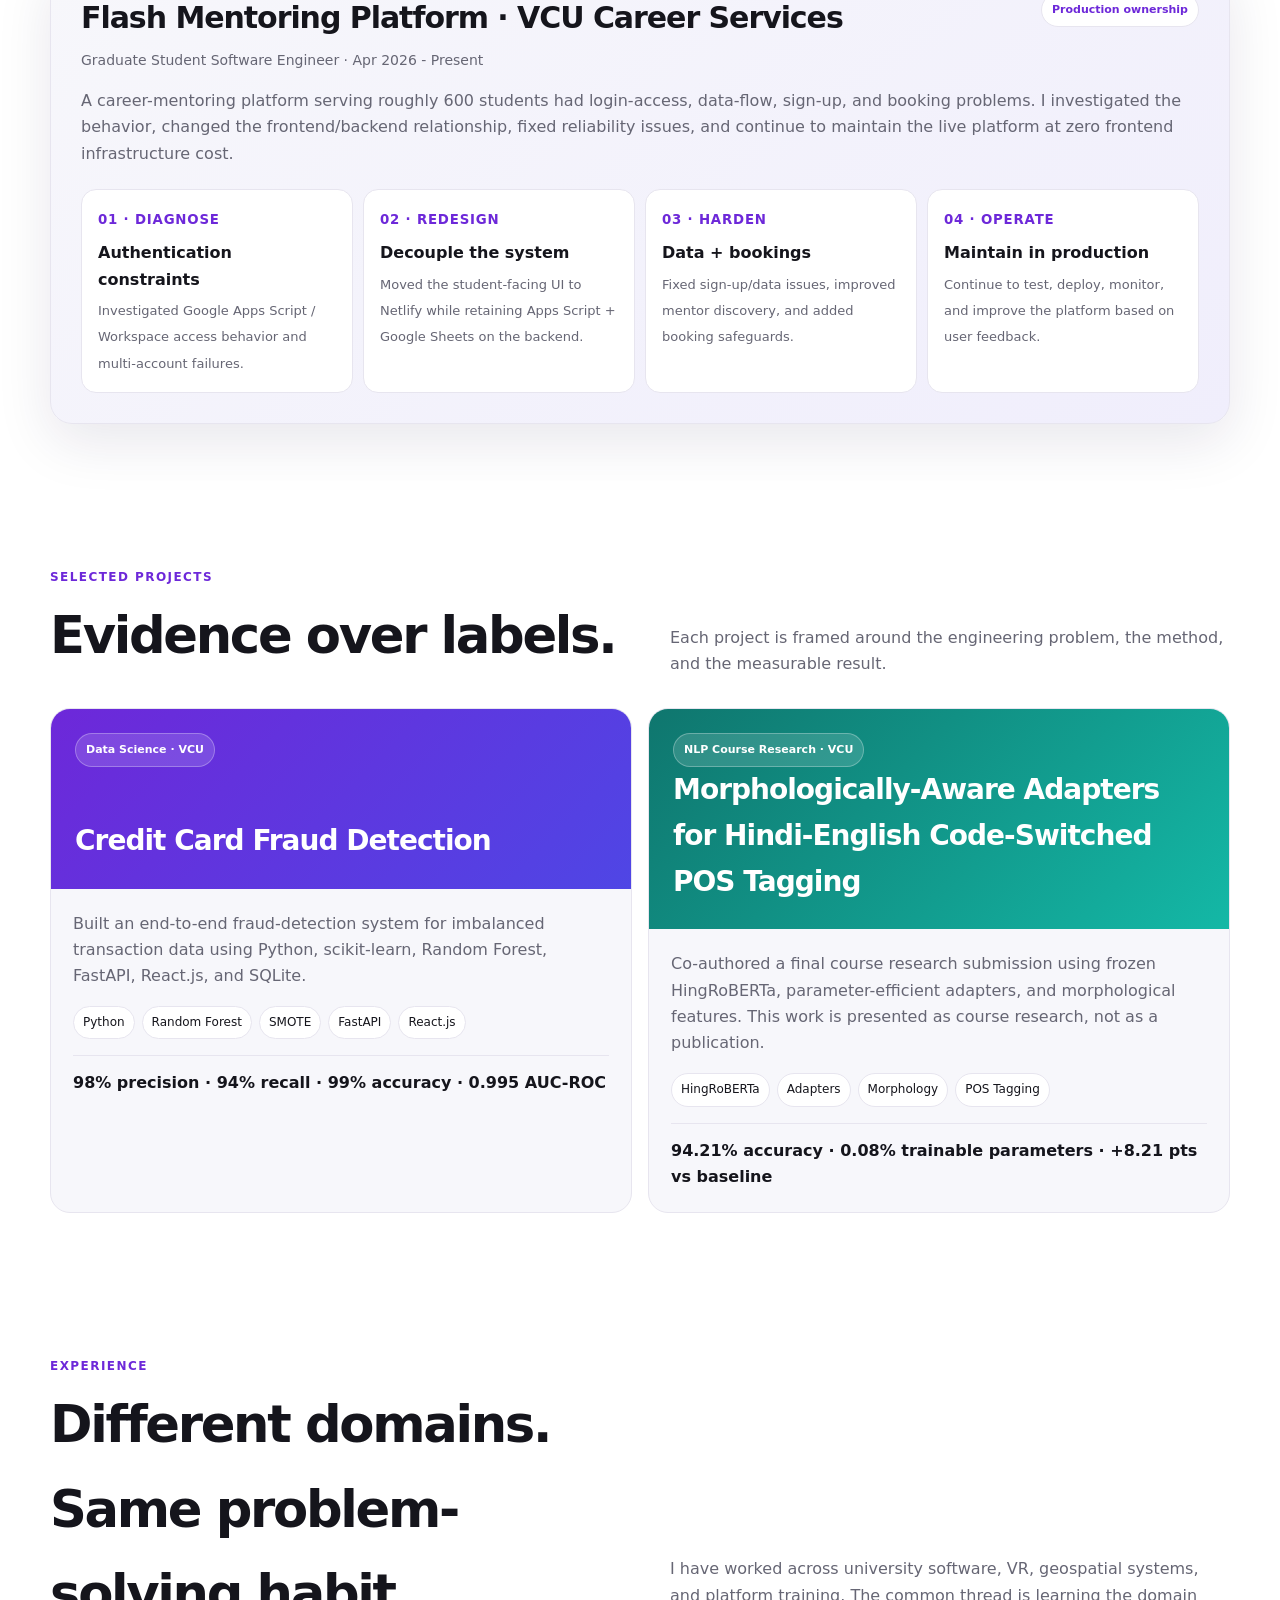
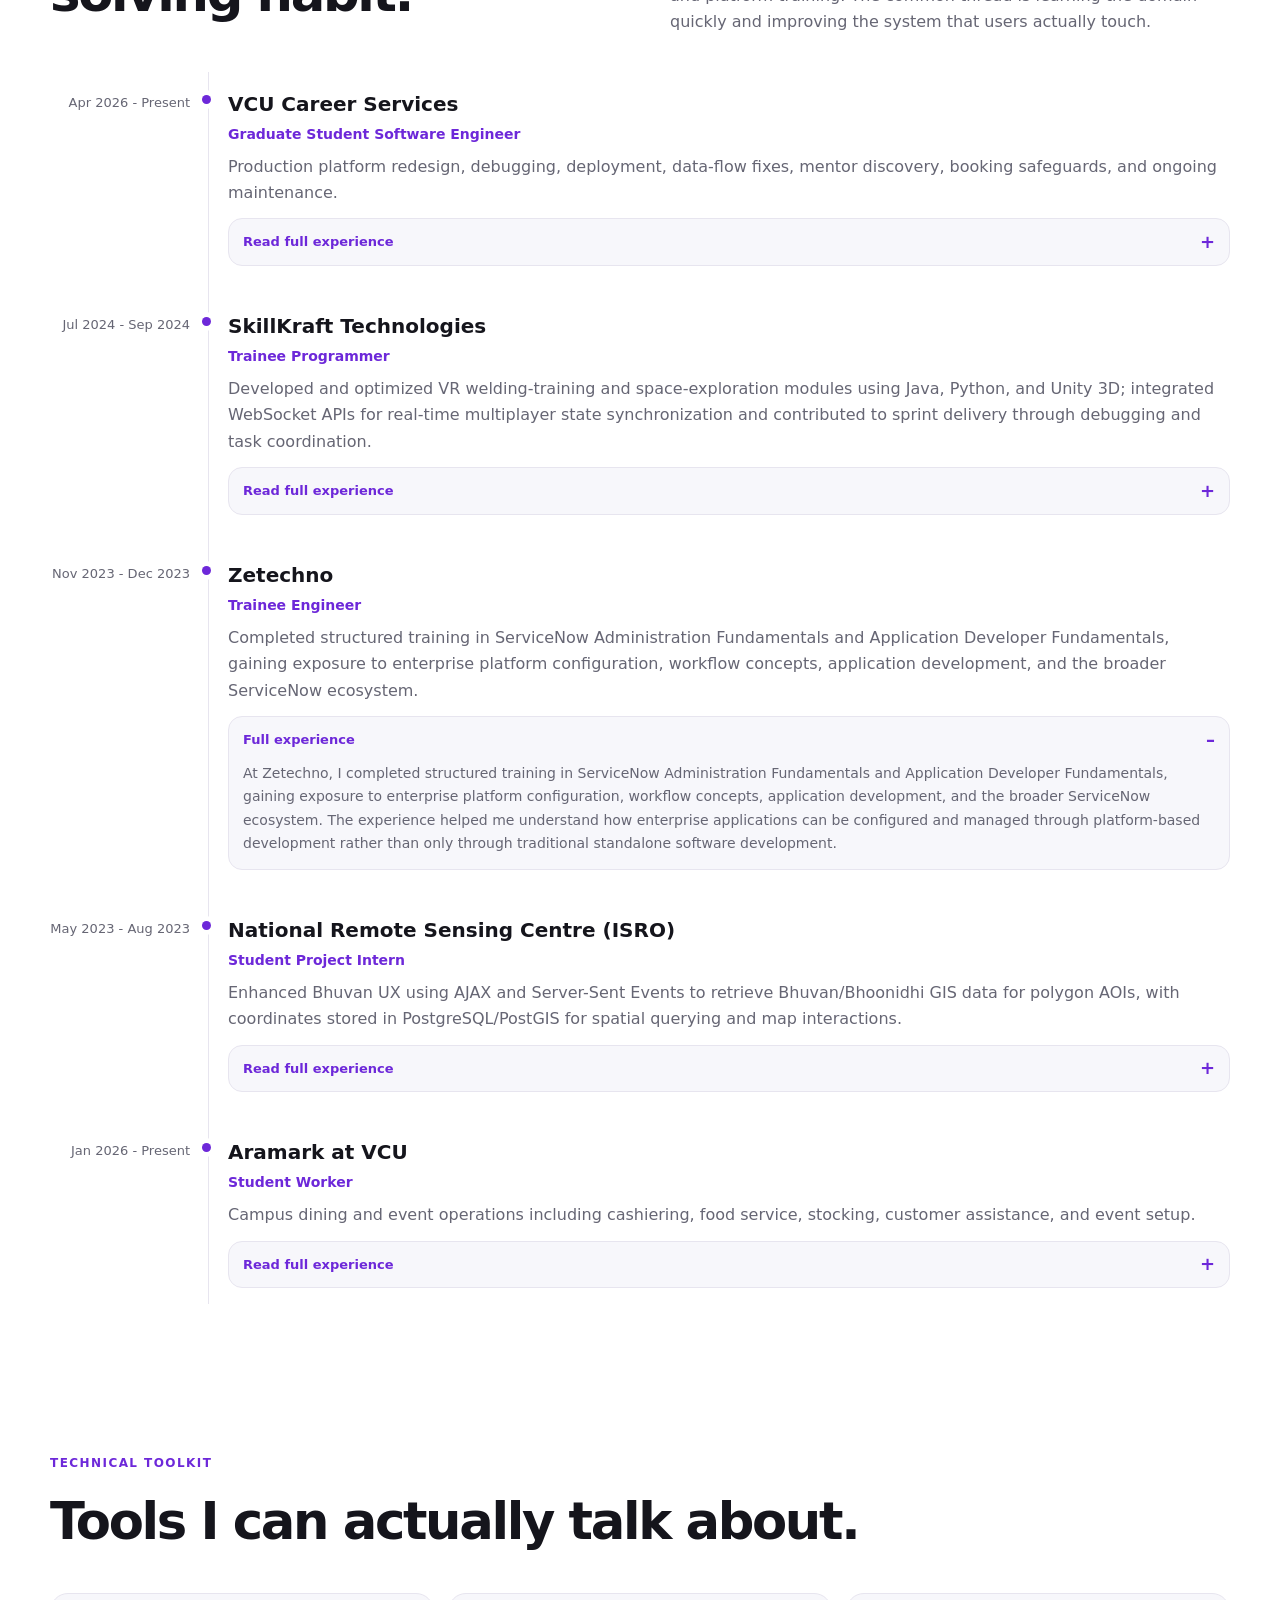
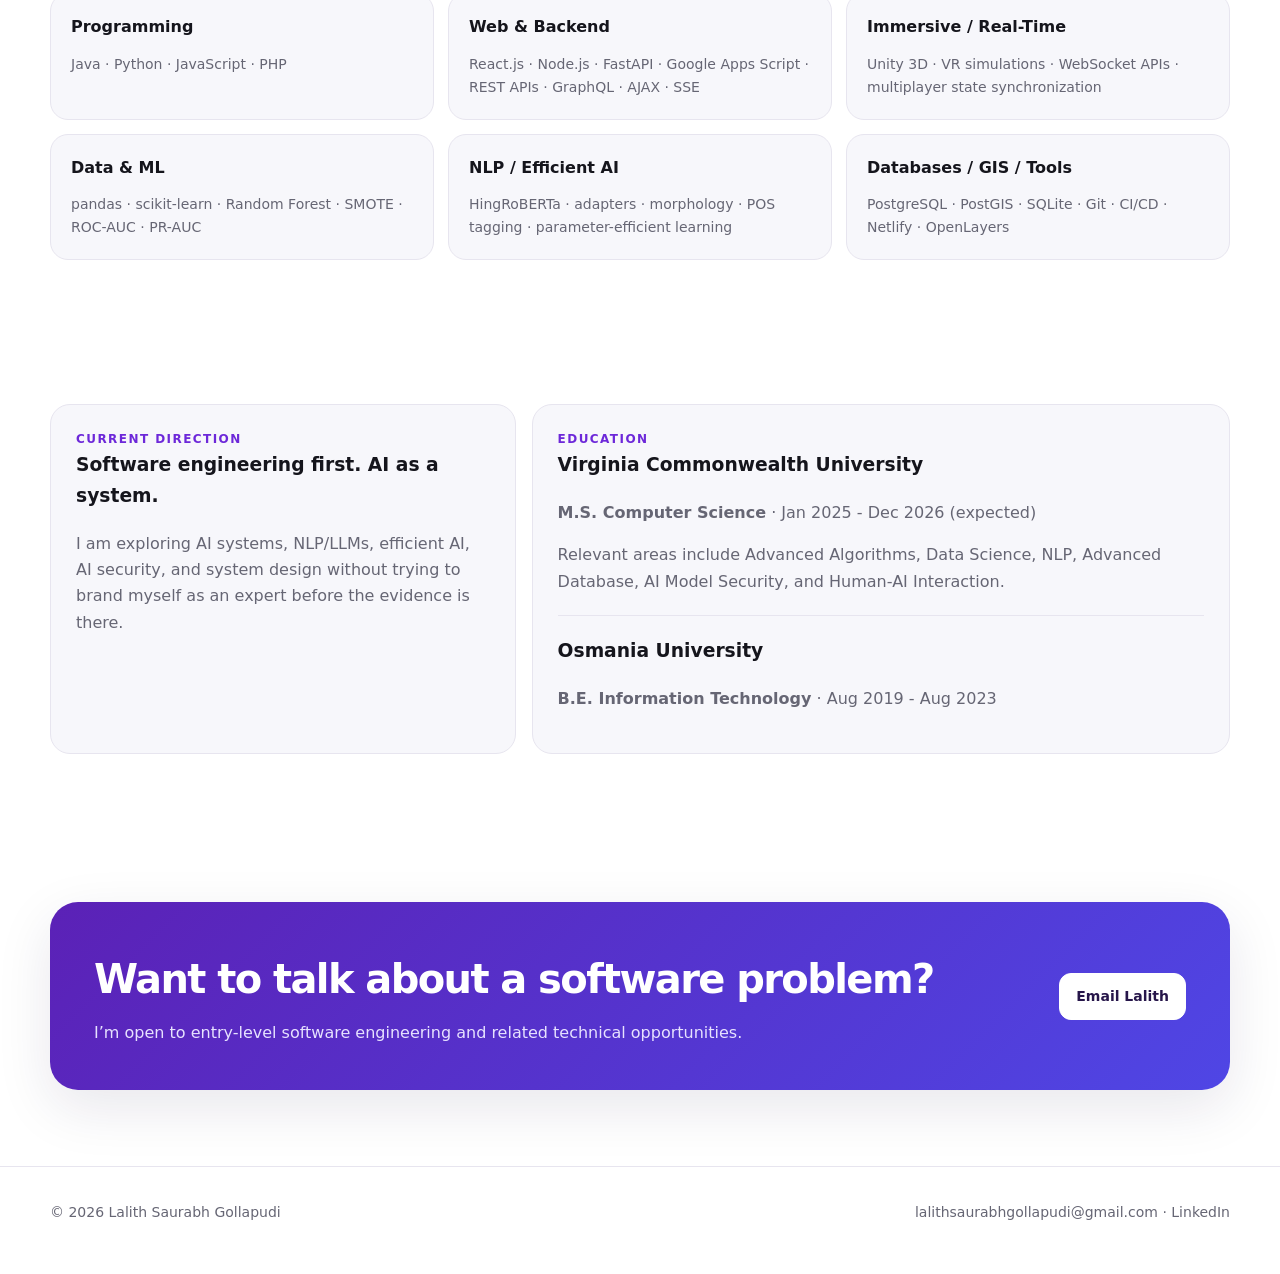
==== commit f802c184: "Add files via upload" ====
--- a/index.html
+++ b/index.html
@@ -5,46 +5,13 @@
 <meta name="viewport" content="width=device-width, initial-scale=1.0" />
 <meta name="description" content="Portfolio of Lalith Saurabh Gollapudi - Graduate Student Software Engineer and M.S. Computer Science student at VCU." />
 <title>Lalith Saurabh Gollapudi | Software Engineer</title>
-<style>
-:root{
-  --bg:#ffffff;--surface:#f7f7fb;--surface2:#f0eefc;--text:#15151c;--muted:#666674;
-  --line:#e7e5ef;--brand:#6d28d9;--brand2:#8b5cf6;--brand3:#4f46e5;--good:#087f5b;
-  --shadow:0 18px 55px rgba(30,20,70,.10);--max:1180px;--radius:22px;
-}
-[data-theme="dark"]{
-  --bg:#0d0d12;--surface:#15151d;--surface2:#1b1925;--text:#f6f3ff;--muted:#aba6b8;
-  --line:#292634;--brand:#a78bfa;--brand2:#8b5cf6;--brand3:#818cf8;--good:#63e6be;
-  --shadow:0 18px 55px rgba(0,0,0,.32);
-}
-*{box-sizing:border-box}html{scroll-behavior:smooth}body{margin:0;background:var(--bg);color:var(--text);font-family:Inter,ui-sans-serif,system-ui,-apple-system,BlinkMacSystemFont,"Segoe UI",sans-serif;line-height:1.65;transition:background .2s,color .2s}
-a{text-decoration:none;color:inherit}.container{width:min(var(--max),calc(100% - 40px));margin:auto}
-nav{position:sticky;top:0;z-index:50;background:color-mix(in srgb,var(--bg) 88%,transparent);backdrop-filter:blur(15px);border-bottom:1px solid var(--line)}
-.nav{height:72px;display:flex;align-items:center;justify-content:space-between;gap:24px}.logo{font-weight:900;font-size:20px;letter-spacing:-.03em}.logo span{color:var(--brand)}
-.navlinks{display:flex;gap:24px;font-size:14px;font-weight:650;color:var(--muted)}.navlinks a:hover{color:var(--brand)}
-.nav-actions{display:flex;gap:9px;align-items:center}.icon-btn,.button{border:1px solid var(--line);background:var(--bg);color:var(--text);border-radius:12px;display:inline-flex;align-items:center;justify-content:center;font-weight:750;cursor:pointer}
-.icon-btn{width:42px;height:42px}.button{padding:11px 16px;font-size:14px}.button.primary{background:linear-gradient(135deg,var(--brand),var(--brand3));color:white;border-color:transparent;box-shadow:0 8px 25px color-mix(in srgb,var(--brand) 25%,transparent)}
-.button:hover{transform:translateY(-1px)}
-.hero{padding:92px 0 72px;overflow:hidden}.hero-grid{display:grid;grid-template-columns:1.12fr .88fr;gap:64px;align-items:center}.badge{display:inline-flex;gap:8px;align-items:center;background:var(--surface2);border:1px solid color-mix(in srgb,var(--brand) 20%,var(--line));color:var(--brand);padding:8px 12px;border-radius:999px;font-size:12px;font-weight:800;text-transform:uppercase;letter-spacing:.08em}.dot{width:8px;height:8px;border-radius:50%;background:var(--good)}
-h1{font-size:clamp(48px,7vw,84px);line-height:.98;letter-spacing:-.06em;margin:20px 0 22px}.gradient{background:linear-gradient(100deg,var(--brand),var(--brand3));-webkit-background-clip:text;background-clip:text;color:transparent}.hero p{max-width:760px;font-size:20px;color:var(--muted);margin:0}.hero p strong{color:var(--text)}.actions{display:flex;flex-wrap:wrap;gap:10px;margin-top:28px}.mini-links{display:flex;gap:18px;margin-top:22px;color:var(--muted);font-size:14px}.mini-links a:hover{color:var(--brand)}
-.code-window{background:#101018;color:#e9e5ff;border-radius:24px;border:1px solid #2a2638;box-shadow:var(--shadow);overflow:hidden;transform:rotate(1deg)}.codebar{display:flex;align-items:center;gap:7px;padding:14px 16px;border-bottom:1px solid #292536}.circle{width:10px;height:10px;border-radius:50%}.c1{background:#ff5f57}.c2{background:#febc2e}.c3{background:#28c840}.code{padding:22px;font:14px/1.85 ui-monospace,SFMono-Regular,Menlo,monospace;white-space:pre-wrap}.purple{color:#c4b5fd}.blue{color:#93c5fd}.green{color:#86efac}.orange{color:#fdba74}.gray{color:#8b8a99}
-.stats{display:grid;grid-template-columns:repeat(4,1fr);gap:14px;margin-top:36px}.stat{padding:18px;border-radius:16px;background:var(--surface);border:1px solid var(--line)}.stat b{font-size:24px;display:block;letter-spacing:-.03em}.stat span{font-size:12px;color:var(--muted)}
-section{padding:72px 0}.section-top{display:flex;align-items:end;justify-content:space-between;gap:30px;margin-bottom:30px}.kicker{color:var(--brand);font-size:12px;text-transform:uppercase;font-weight:850;letter-spacing:.12em}.section-top h2{font-size:clamp(34px,4vw,52px);letter-spacing:-.045em;margin:5px 0 0}.section-top p{max-width:560px;color:var(--muted);margin:0}
-.grid-4{display:grid;grid-template-columns:repeat(4,1fr);gap:14px}.focus-card{background:var(--surface);border:1px solid var(--line);border-radius:18px;padding:22px}.focus-icon{width:42px;height:42px;border-radius:12px;background:var(--surface2);display:grid;place-items:center;color:var(--brand);font-weight:900}.focus-card h3{font-size:18px;margin:15px 0 7px}.focus-card p{color:var(--muted);font-size:14px;margin:0}
-.case{background:linear-gradient(145deg,var(--surface),var(--surface2));border:1px solid var(--line);border-radius:var(--radius);padding:30px;box-shadow:var(--shadow)}.case-head{display:flex;justify-content:space-between;gap:20px;align-items:start}.case h3{font-size:30px;letter-spacing:-.035em;margin:0}.case .meta{color:var(--muted);font-size:14px;margin-top:6px}.label{border:1px solid var(--line);border-radius:999px;padding:7px 10px;font-size:11px;font-weight:800;color:var(--brand);background:var(--bg)}.case p{color:var(--muted)}.flow{display:grid;grid-template-columns:repeat(4,1fr);gap:10px;margin-top:22px}.flow-item{background:var(--bg);border:1px solid var(--line);border-radius:15px;padding:16px}.flow-item small{color:var(--brand);font-weight:850;letter-spacing:.06em}.flow-item b{display:block;margin:8px 0 4px}.flow-item span{font-size:13px;color:var(--muted)}
-.projects{display:grid;grid-template-columns:1fr 1fr;gap:16px}.project{border:1px solid var(--line);border-radius:20px;overflow:hidden;background:var(--surface);display:flex;flex-direction:column}.project-visual{min-height:180px;background:linear-gradient(135deg,var(--brand),var(--brand3));padding:24px;color:white;display:flex;flex-direction:column;justify-content:space-between}.project-visual.alt{background:linear-gradient(135deg,#0f766e,#14b8a6)}.project-visual h3{font-size:28px;letter-spacing:-.035em;margin:0;max-width:520px}.project-body{padding:22px}.project-body p{color:var(--muted);margin-top:0}.chips{display:flex;flex-wrap:wrap;gap:7px}.chip{font-size:12px;padding:6px 9px;border:1px solid var(--line);background:var(--bg);border-radius:999px}.result{margin-top:16px;padding-top:14px;border-top:1px solid var(--line);font-weight:800}
-.timeline{position:relative}.timeline:before{content:"";position:absolute;left:158px;top:6px;bottom:6px;width:1px;background:var(--line)}.job{display:grid;grid-template-columns:140px 1fr;gap:38px;padding:22px 0}.date{color:var(--muted);font-size:13px;text-align:right;padding-top:4px}.job-content{position:relative}.job-content:before{content:"";position:absolute;left:-26px;top:7px;width:9px;height:9px;border-radius:50%;background:var(--brand);box-shadow:0 0 0 5px var(--bg)}.job h3{font-size:20px;margin:0}.job .role{color:var(--brand);font-weight:750;font-size:14px;margin-top:2px}.job p{color:var(--muted);margin:8px 0 0}
-.skill-grid{display:grid;grid-template-columns:repeat(3,1fr);gap:14px}.skill{border:1px solid var(--line);border-radius:18px;padding:20px;background:var(--surface)}.skill h3{margin:0 0 12px;font-size:16px}.skill p{margin:0;color:var(--muted);font-size:14px}
-.about{display:grid;grid-template-columns:.8fr 1.2fr;gap:16px}.about .panel{background:var(--surface);border:1px solid var(--line);border-radius:20px;padding:25px}.about h3{margin-top:0}.about p{color:var(--muted)}
-.cta{padding:76px 0}.cta-box{border-radius:28px;background:linear-gradient(135deg,#5b21b6,#4f46e5);color:white;padding:44px;display:flex;align-items:center;justify-content:space-between;gap:24px;box-shadow:var(--shadow)}.cta-box h2{font-size:40px;letter-spacing:-.04em;margin:0 0 8px}.cta-box p{margin:0;color:#e7e2ff}.cta-box .button{background:white;color:#27164a;border-color:white}
-footer{border-top:1px solid var(--line);padding:34px 0 50px;color:var(--muted);font-size:14px}.footer-row{display:flex;justify-content:space-between;gap:24px;flex-wrap:wrap}
-@media(max-width:940px){.hero-grid{grid-template-columns:1fr}.code-window{transform:none}.grid-4,.flow{grid-template-columns:repeat(2,1fr)}.skill-grid{grid-template-columns:1fr 1fr}.navlinks{display:none}.stats{grid-template-columns:repeat(2,1fr)}}
-@media(max-width:650px){.container{width:min(var(--max),calc(100% - 26px))}.hero{padding-top:64px}.projects,.about{grid-template-columns:1fr}.grid-4,.flow,.skill-grid{grid-template-columns:1fr}.section-top,.case-head,.cta-box{align-items:flex-start;flex-direction:column}.timeline:before{display:none}.job{grid-template-columns:1fr;gap:5px}.date{text-align:left}.job-content:before{display:none}.stats{grid-template-columns:1fr 1fr}.cta-box{padding:28px}}
-</style>
+<link rel="stylesheet" href="styles.css">
+
 </head>
 <body>
 <nav><div class="container nav">
-  <a class="logo" href="#top">Lalith Saurabh GoPo<span>.</span></a>
-  <div class="navlinks"><a href="#about">About</a><a href="#work">Work</a><a href="#projects">Projects</a><a href="#experience">Experience</a><a href="#skills">Skills</a></div>
+  <a class="logo" href="#top">Lalith<span>.</span></a>
+  <div class="navlinks"><a href="#intro">Intro</a><a href="#about">About</a><a href="#work">Work</a><a href="#projects">Projects</a><a href="#experience">Experience</a><a href="#skills">Skills</a></div>
   <div class="nav-actions"><button class="icon-btn" id="themeBtn" aria-label="Toggle theme">◐</button><a class="button primary" href="mailto:lalithsaurabhgollapudi@gmail.com">Contact me</a></div>
 </div></nav>
 
@@ -75,13 +42,51 @@
   <div class="stats"><div class="stat"><b>~600</b><span>students supported by VCU mentoring platform</span></div><div class="stat"><b>$0</b><span>frontend infrastructure cost</span></div><div class="stat"><b>94.21%</b><span>NLP course-research accuracy</span></div><div class="stat"><b>0.995</b><span>fraud-detection AUC-ROC</span></div></div>
 </div></header>
 
+
+<section id="intro"><div class="container">
+  <div class="section-top">
+    <div>
+      <div class="kicker">Meet Lalith</div>
+      <h2>A short introduction, in my own words.</h2>
+    </div>
+    <p>This section is reserved for a concise introduction video that explains how I think about problems, what I have worked on, and where I want to grow next.</p>
+  </div>
+
+  <div class="intro-video">
+    <div class="video-shell">
+      <div class="video-placeholder">
+        <div class="video-icon">▶</div>
+        <h3>Introduction video coming soon</h3>
+        <p>Once the final video is published, this card will be replaced with an embedded YouTube, Vimeo, or direct video player.</p>
+      </div>
+    </div>
+
+    <div class="video-copy">
+      <div class="kicker">What the video will cover</div>
+      <h3>More than a résumé summary.</h3>
+      <p>The goal is to let recruiters hear the reasoning and personality behind the experience: how I approach unfamiliar problems, how I justify technical decisions, and how my work across production systems, VR, GIS, machine learning, and NLP connects.</p>
+
+      <div class="video-points">
+        <div class="video-point"><b>01</b><span>Who I am: M.S. Computer Science candidate and Graduate Student Software Engineer at VCU.</span></div>
+        <div class="video-point"><b>02</b><span>How I think: understand the user, system, constraints, trade-offs, and desired outcome before choosing a solution.</span></div>
+        <div class="video-point"><b>03</b><span>What I have built: production software, real-time VR systems, geospatial workflows, ML applications, and NLP research.</span></div>
+        <div class="video-point"><b>04</b><span>Where I am heading: software engineering, system design, AI systems, and reliable, practical technology.</span></div>
+      </div>
+    </div>
+  </div>
+</div></section>
+
 <section id="about"><div class="container">
-  <div class="section-top"><div><div class="kicker">What I bring</div><h2>Engineering range without losing focus.</h2></div><p>I don't want my portfolio to be a collection of buzzwords. Each area below is tied to work I can explain, defend, and discuss in an interview.</p></div>
+  <div class="section-top"><div><div class="kicker">What I bring</div><h2>Engineering range without losing focus.</h2></div><p>Each part of my experience comes from a different domain, but the way I approach the work stays consistent: understand the problem deeply, make a reasoned technical decision, communicate it clearly, and keep improving the solution until it works for the people using it.</p></div>
   <div class="grid-4">
     <div class="focus-card"><div class="focus-icon">01</div><h3>Production Software</h3><p>Debugging live systems, architecture changes, data flows, booking safeguards, deployment, and ongoing ownership.</p></div>
     <div class="focus-card"><div class="focus-icon">02</div><h3>Immersive / Real-Time</h3><p>VR welding and space-exploration simulations using Unity 3D, Java, Python, and WebSocket synchronization.</p></div>
     <div class="focus-card"><div class="focus-icon">03</div><h3>Geospatial Systems</h3><p>Bhuvan/Bhoonidhi workflows, polygon AOIs, AJAX/SSE, PostgreSQL/PostGIS, and map-focused user interaction.</p></div>
     <div class="focus-card"><div class="focus-icon">04</div><h3>AI / NLP Systems</h3><p>Fraud detection, parameter-efficient NLP, model evaluation, and a growing interest in reliable AI systems.</p></div>
+  </div>
+  <div class="philosophy">
+    <div class="kicker">How I think about engineering</div>
+    <p>I am drawn to problems where the right solution is not immediately obvious. What interests me most is understanding the context behind a problem, identifying what truly matters to the people using the system, and then making technical decisions that I can clearly justify. Across production software, geospatial systems, real-time VR, machine learning, and NLP research, I look beyond implementation alone: I think about architecture, usability, performance, constraints, trade-offs, and the outcome the system is expected to deliver. I enjoy taking ownership of an idea, reasoning through it carefully, communicating why I believe in the approach, and refining it until it becomes a solution that is technically sound and meaningful to the people using it.</p>
   </div>
 </div></section>
 
@@ -110,11 +115,11 @@
 <section id="experience"><div class="container">
   <div class="section-top"><div><div class="kicker">Experience</div><h2>Different domains. Same problem-solving habit.</h2></div><p>I have worked across university software, VR, geospatial systems, and platform training. The common thread is learning the domain quickly and improving the system that users actually touch.</p></div>
   <div class="timeline">
-    <div class="job"><div class="date">Apr 2026 - Present</div><div class="job-content"><h3>VCU Career Services</h3><div class="role">Graduate Student Software Engineer</div><p>Production platform redesign, debugging, deployment, data-flow fixes, mentor discovery, booking safeguards, and ongoing maintenance.</p></div></div>
-    <div class="job"><div class="date">Jul 2024 - Sep 2024</div><div class="job-content"><h3>SkillKraft Technologies</h3><div class="role">Trainee Programmer</div><p>Developed and optimized VR welding-training and space-exploration modules using Java, Python, and Unity 3D; integrated WebSocket APIs for real-time multiplayer state synchronization and contributed to sprint delivery through debugging and task coordination.</p></div></div>
-    <div class="job"><div class="date">Nov 2023 - Dec 2023</div><div class="job-content"><h3>Zetechno</h3><div class="role">Trainee Engineer</div><p>Completed ServiceNow Administration Fundamentals and Application Developer Fundamentals training.</p></div></div>
-    <div class="job"><div class="date">May 2023 - Aug 2023</div><div class="job-content"><h3>National Remote Sensing Centre (ISRO)</h3><div class="role">Student Project Intern</div><p>Enhanced Bhuvan UX using AJAX and Server-Sent Events to retrieve Bhuvan/Bhoonidhi GIS data for polygon AOIs, with coordinates stored in PostgreSQL/PostGIS for spatial querying and map interactions.</p></div></div>
-    <div class="job"><div class="date">Jan 2026 - Present</div><div class="job-content"><h3>Aramark at VCU</h3><div class="role">Student Worker</div><p>Campus dining and event operations including cashiering, food service, stocking, customer assistance, and event setup.</p></div></div>
+    <div class="job"><div class="date">Apr 2026 - Present</div><div class="job-content"><h3>VCU Career Services</h3><div class="role">Graduate Student Software Engineer</div><p>Production platform redesign, debugging, deployment, data-flow fixes, mentor discovery, booking safeguards, and ongoing maintenance.</p><details class="exp-details"><summary>Read full experience</summary><div class="exp-long"><p>I currently own and maintain a production career mentoring platform used by approximately 600 VCU students, where I am responsible for diagnosing technical failures, improving system architecture, strengthening reliability, and continuously enhancing the user experience based on real student feedback. I resolved a critical Google Apps Script and Google Workspace authentication issue involving org_internal restrictions and multi-account login behavior by identifying that the root cause was tied to deployment and domain-access constraints rather than application logic, then re-architected the platform from a monolithic Google Apps Script application into a decoupled system with a Netlify-hosted frontend and Google Apps Script/Google Sheets backend. I also resolved cross-origin and data-connection failures, implemented VCU email-based verification, fixed schema and data-type issues that caused sign-up counter crashes, redesigned mentor discovery into a more intuitive card-based experience with filtering and LinkedIn integration, and added both client-side and server-side safeguards to prevent duplicate bookings and slot manipulation. In addition to development, I independently test changes using synthetic data, manage production deployment, monitor free-tier usage, and maintain the platform at zero infrastructure cost to the university while supporting continued improvements for a live student-facing system.</p></div></details></div></div>
+    <div class="job"><div class="date">Jul 2024 - Sep 2024</div><div class="job-content"><h3>SkillKraft Technologies</h3><div class="role">Trainee Programmer</div><p>Developed and optimized VR welding-training and space-exploration modules using Java, Python, and Unity 3D; integrated WebSocket APIs for real-time multiplayer state synchronization and contributed to sprint delivery through debugging and task coordination.</p><details class="exp-details"><summary>Read full experience</summary><div class="exp-long"><p>At SkillKraft Technologies, I contributed to the development and optimization of immersive Virtual Reality simulation modules focused on welding training and space exploration, working with Java, Python, and the Unity 3D engine to improve realism, interactivity, performance, and overall user experience. I played an active role in refining technically demanding simulation workflows, debugging performance issues, and improving the responsiveness and behavior of VR environments designed for training and exploration scenarios. I also implemented real-time multiplayer functionality using WebSocket APIs to synchronize game states across multiple clients, helping create more interactive and connected simulation experiences. Beyond coding, I contributed to project sprint execution by coordinating tasks, collaborating with cross-functional team members, communicating technical issues clearly, and helping keep development milestones on schedule while maintaining quality. This experience strengthened my skills in real-time software systems, immersive application development, debugging, performance optimization, teamwork, and technical problem solving.</p></div></details></div></div>
+    <div class="job"><div class="date">Nov 2023 - Dec 2023</div><div class="job-content"><h3>Zetechno</h3><div class="role">Trainee Engineer</div><p>Completed structured training in ServiceNow Administration Fundamentals and Application Developer Fundamentals, gaining exposure to enterprise platform configuration, workflow concepts, application development, and the broader ServiceNow ecosystem.</p><details class="exp-details" open><summary>Full experience</summary><div class="exp-long"><p>At Zetechno, I completed structured training in ServiceNow Administration Fundamentals and Application Developer Fundamentals, gaining exposure to enterprise platform configuration, workflow concepts, application development, and the broader ServiceNow ecosystem. The experience helped me understand how enterprise applications can be configured and managed through platform-based development rather than only through traditional standalone software development.</p></div></details></div></div>
+    <div class="job"><div class="date">May 2023 - Aug 2023</div><div class="job-content"><h3>National Remote Sensing Centre (ISRO)</h3><div class="role">Student Project Intern</div><p>Enhanced Bhuvan UX using AJAX and Server-Sent Events to retrieve Bhuvan/Bhoonidhi GIS data for polygon AOIs, with coordinates stored in PostgreSQL/PostGIS for spatial querying and map interactions.</p><details class="exp-details"><summary>Read full experience</summary><div class="exp-long"><p>During my internship at the National Remote Sensing Centre, ISRO, I worked on enhancing the user experience and responsiveness of the Bhuvan geospatial platform by integrating asynchronous and real-time data retrieval techniques into GIS workflows. I used AJAX and Server-Sent Events to retrieve Bhuvan and Bhoonidhi geospatial data and API responses based on user-defined Areas of Interest, including polygon-based selections drawn directly on the map interface. I worked with PostgreSQL and PostGIS to store and manage polygon coordinate data, taking advantage of spatial database capabilities to support reliable geospatial queries and interaction with map layers. My work combined frontend interaction, backend data processing, spatial databases, and GIS technologies to make geospatial information easier to retrieve and interact with, while giving me hands-on exposure to large-scale government geospatial systems and real-world GIS application development.</p></div></details></div></div>
+    <div class="job"><div class="date">Jan 2026 - Present</div><div class="job-content"><h3>Aramark at VCU</h3><div class="role">Student Worker</div><p>Campus dining and event operations including cashiering, food service, stocking, customer assistance, and event setup.</p><details class="exp-details"><summary>Read full experience</summary><div class="exp-long"><p>Alongside my graduate studies and technical work, I support high-volume campus dining and event operations at Virginia Commonwealth University through a combination of customer service, cashiering, food service, stocking, event setup, and day-to-day operational support. Working in a fast-paced, student-facing environment has strengthened my ability to communicate clearly, remain organized under pressure, collaborate with diverse teams, adapt quickly to changing priorities, and maintain a consistently positive experience for students and customers. This role has also strengthened the interpersonal and operational skills that complement my technical background, particularly teamwork, reliability, time management, situational awareness, and the ability to work effectively with people from different backgrounds.</p></div></details></div></div>
   </div>
 </div></section>
 
@@ -146,5 +151,6 @@
 if(saved) document.documentElement.setAttribute('data-theme',saved);
 btn.addEventListener('click',()=>{const isDark=document.documentElement.getAttribute('data-theme')==='dark';const next=isDark?'light':'dark';document.documentElement.setAttribute('data-theme',next);localStorage.setItem('theme',next);});
 </script>
+  <script src="script.js"></script>
 </body>
 </html>
--- a/styles.css
+++ b/styles.css
@@ -0,0 +1,58 @@
+:root{
+  --bg:#ffffff;--surface:#f7f7fb;--surface2:#f0eefc;--text:#15151c;--muted:#666674;
+  --line:#e7e5ef;--brand:#6d28d9;--brand2:#8b5cf6;--brand3:#4f46e5;--good:#087f5b;
+  --shadow:0 18px 55px rgba(30,20,70,.10);--max:1180px;--radius:22px;
+}
+[data-theme="dark"]{
+  --bg:#0d0d12;--surface:#15151d;--surface2:#1b1925;--text:#f6f3ff;--muted:#aba6b8;
+  --line:#292634;--brand:#a78bfa;--brand2:#8b5cf6;--brand3:#818cf8;--good:#63e6be;
+  --shadow:0 18px 55px rgba(0,0,0,.32);
+}
+*{box-sizing:border-box}html{scroll-behavior:smooth}body{margin:0;background:var(--bg);color:var(--text);font-family:Inter,ui-sans-serif,system-ui,-apple-system,BlinkMacSystemFont,"Segoe UI",sans-serif;line-height:1.65;transition:background .2s,color .2s}
+a{text-decoration:none;color:inherit}.container{width:min(var(--max),calc(100% - 40px));margin:auto}
+nav{position:sticky;top:0;z-index:50;background:color-mix(in srgb,var(--bg) 88%,transparent);backdrop-filter:blur(15px);border-bottom:1px solid var(--line)}
+.nav{height:72px;display:flex;align-items:center;justify-content:space-between;gap:24px}.logo{font-weight:900;font-size:20px;letter-spacing:-.03em}.logo span{color:var(--brand)}
+.navlinks{display:flex;gap:24px;font-size:14px;font-weight:650;color:var(--muted)}.navlinks a:hover{color:var(--brand)}
+.nav-actions{display:flex;gap:9px;align-items:center}.icon-btn,.button{border:1px solid var(--line);background:var(--bg);color:var(--text);border-radius:12px;display:inline-flex;align-items:center;justify-content:center;font-weight:750;cursor:pointer}
+.icon-btn{width:42px;height:42px}.button{padding:11px 16px;font-size:14px}.button.primary{background:linear-gradient(135deg,var(--brand),var(--brand3));color:white;border-color:transparent;box-shadow:0 8px 25px color-mix(in srgb,var(--brand) 25%,transparent)}
+.button:hover{transform:translateY(-1px)}
+.hero{padding:92px 0 72px;overflow:hidden}.hero-grid{display:grid;grid-template-columns:1.12fr .88fr;gap:64px;align-items:center}.badge{display:inline-flex;gap:8px;align-items:center;background:var(--surface2);border:1px solid color-mix(in srgb,var(--brand) 20%,var(--line));color:var(--brand);padding:8px 12px;border-radius:999px;font-size:12px;font-weight:800;text-transform:uppercase;letter-spacing:.08em}.dot{width:8px;height:8px;border-radius:50%;background:var(--good)}
+h1{font-size:clamp(48px,7vw,84px);line-height:.98;letter-spacing:-.06em;margin:20px 0 22px}.gradient{background:linear-gradient(100deg,var(--brand),var(--brand3));-webkit-background-clip:text;background-clip:text;color:transparent}.hero p{max-width:760px;font-size:20px;color:var(--muted);margin:0}.hero p strong{color:var(--text)}.actions{display:flex;flex-wrap:wrap;gap:10px;margin-top:28px}.mini-links{display:flex;gap:18px;margin-top:22px;color:var(--muted);font-size:14px}.mini-links a:hover{color:var(--brand)}
+.code-window{background:#101018;color:#e9e5ff;border-radius:24px;border:1px solid #2a2638;box-shadow:var(--shadow);overflow:hidden;transform:rotate(1deg)}.codebar{display:flex;align-items:center;gap:7px;padding:14px 16px;border-bottom:1px solid #292536}.circle{width:10px;height:10px;border-radius:50%}.c1{background:#ff5f57}.c2{background:#febc2e}.c3{background:#28c840}.code{padding:22px;font:14px/1.85 ui-monospace,SFMono-Regular,Menlo,monospace;white-space:pre-wrap}.purple{color:#c4b5fd}.blue{color:#93c5fd}.green{color:#86efac}.orange{color:#fdba74}.gray{color:#8b8a99}
+.stats{display:grid;grid-template-columns:repeat(4,1fr);gap:14px;margin-top:36px}.stat{padding:18px;border-radius:16px;background:var(--surface);border:1px solid var(--line)}.stat b{font-size:24px;display:block;letter-spacing:-.03em}.stat span{font-size:12px;color:var(--muted)}
+section{padding:72px 0}.section-top{display:flex;align-items:end;justify-content:space-between;gap:30px;margin-bottom:30px}.kicker{color:var(--brand);font-size:12px;text-transform:uppercase;font-weight:850;letter-spacing:.12em}.section-top h2{font-size:clamp(34px,4vw,52px);letter-spacing:-.045em;margin:5px 0 0}.section-top p{max-width:560px;color:var(--muted);margin:0}
+.grid-4{display:grid;grid-template-columns:repeat(4,1fr);gap:14px}.focus-card{background:var(--surface);border:1px solid var(--line);border-radius:18px;padding:22px}.focus-icon{width:42px;height:42px;border-radius:12px;background:var(--surface2);display:grid;place-items:center;color:var(--brand);font-weight:900}.focus-card h3{font-size:18px;margin:15px 0 7px}.focus-card p{color:var(--muted);font-size:14px;margin:0}
+.case{background:linear-gradient(145deg,var(--surface),var(--surface2));border:1px solid var(--line);border-radius:var(--radius);padding:30px;box-shadow:var(--shadow)}.case-head{display:flex;justify-content:space-between;gap:20px;align-items:start}.case h3{font-size:30px;letter-spacing:-.035em;margin:0}.case .meta{color:var(--muted);font-size:14px;margin-top:6px}.label{border:1px solid var(--line);border-radius:999px;padding:7px 10px;font-size:11px;font-weight:800;color:var(--brand);background:var(--bg)}.case p{color:var(--muted)}.flow{display:grid;grid-template-columns:repeat(4,1fr);gap:10px;margin-top:22px}.flow-item{background:var(--bg);border:1px solid var(--line);border-radius:15px;padding:16px}.flow-item small{color:var(--brand);font-weight:850;letter-spacing:.06em}.flow-item b{display:block;margin:8px 0 4px}.flow-item span{font-size:13px;color:var(--muted)}
+.projects{display:grid;grid-template-columns:1fr 1fr;gap:16px}.project{border:1px solid var(--line);border-radius:20px;overflow:hidden;background:var(--surface);display:flex;flex-direction:column}.project-visual{min-height:180px;background:linear-gradient(135deg,var(--brand),var(--brand3));padding:24px;color:white;display:flex;flex-direction:column;justify-content:space-between}.project-visual.alt{background:linear-gradient(135deg,#0f766e,#14b8a6)}.project-visual h3{font-size:28px;letter-spacing:-.035em;margin:0;max-width:520px}.project-body{padding:22px}.project-body p{color:var(--muted);margin-top:0}.chips{display:flex;flex-wrap:wrap;gap:7px}.chip{font-size:12px;padding:6px 9px;border:1px solid var(--line);background:var(--bg);border-radius:999px}.result{margin-top:16px;padding-top:14px;border-top:1px solid var(--line);font-weight:800}
+.timeline{position:relative}.timeline:before{content:"";position:absolute;left:158px;top:6px;bottom:6px;width:1px;background:var(--line)}.job{display:grid;grid-template-columns:140px 1fr;gap:38px;padding:22px 0}.date{color:var(--muted);font-size:13px;text-align:right;padding-top:4px}.job-content{position:relative}.job-content:before{content:"";position:absolute;left:-26px;top:7px;width:9px;height:9px;border-radius:50%;background:var(--brand);box-shadow:0 0 0 5px var(--bg)}.job h3{font-size:20px;margin:0}.job .role{color:var(--brand);font-weight:750;font-size:14px;margin-top:2px}.job p{color:var(--muted);margin:8px 0 0}
+.skill-grid{display:grid;grid-template-columns:repeat(3,1fr);gap:14px}.skill{border:1px solid var(--line);border-radius:18px;padding:20px;background:var(--surface)}.skill h3{margin:0 0 12px;font-size:16px}.skill p{margin:0;color:var(--muted);font-size:14px}
+.about{display:grid;grid-template-columns:.8fr 1.2fr;gap:16px}.about .panel{background:var(--surface);border:1px solid var(--line);border-radius:20px;padding:25px}.about h3{margin-top:0}.about p{color:var(--muted)}
+.cta{padding:76px 0}.cta-box{border-radius:28px;background:linear-gradient(135deg,#5b21b6,#4f46e5);color:white;padding:44px;display:flex;align-items:center;justify-content:space-between;gap:24px;box-shadow:var(--shadow)}.cta-box h2{font-size:40px;letter-spacing:-.04em;margin:0 0 8px}.cta-box p{margin:0;color:#e7e2ff}.cta-box .button{background:white;color:#27164a;border-color:white}
+footer{border-top:1px solid var(--line);padding:34px 0 50px;color:var(--muted);font-size:14px}.footer-row{display:flex;justify-content:space-between;gap:24px;flex-wrap:wrap}
+@media(max-width:940px){.hero-grid{grid-template-columns:1fr}.code-window{transform:none}.grid-4,.flow{grid-template-columns:repeat(2,1fr)}.skill-grid{grid-template-columns:1fr 1fr}.navlinks{display:none}.stats{grid-template-columns:repeat(2,1fr)}}
+@media(max-width:650px){.container{width:min(var(--max),calc(100% - 26px))}.hero{padding-top:64px}.projects,.about{grid-template-columns:1fr}.grid-4,.flow,.skill-grid{grid-template-columns:1fr}.section-top,.case-head,.cta-box{align-items:flex-start;flex-direction:column}.timeline:before{display:none}.job{grid-template-columns:1fr;gap:5px}.date{text-align:left}.job-content:before{display:none}.stats{grid-template-columns:1fr 1fr}.cta-box{padding:28px}}
+
+.exp-details{margin-top:12px;border:1px solid var(--line);border-radius:14px;background:var(--surface);overflow:hidden}
+.exp-details summary{list-style:none;cursor:pointer;padding:12px 14px;font-size:13px;font-weight:800;color:var(--brand);display:flex;align-items:center;justify-content:space-between;gap:12px}
+.exp-details summary::-webkit-details-marker{display:none}
+.exp-details summary:after{content:"+";font-size:18px;line-height:1;color:var(--brand)}
+.exp-details[open] summary:after{content:"–"}
+.exp-long{padding:0 14px 14px;color:var(--muted);font-size:14px}
+.exp-long p{margin:0;color:var(--muted)}
+.philosophy{margin-top:18px;background:linear-gradient(145deg,var(--surface),var(--surface2));border:1px solid var(--line);border-radius:20px;padding:26px}
+.philosophy p{margin:10px 0 0;color:var(--muted);font-size:16px}
+
+
+.intro-video{display:grid;grid-template-columns:.9fr 1.1fr;gap:22px;align-items:stretch}
+.video-shell{min-height:300px;border:1px solid var(--line);border-radius:20px;background:linear-gradient(145deg,var(--surface2),var(--surface));display:flex;align-items:center;justify-content:center;position:relative;overflow:hidden}
+.video-placeholder{padding:34px;text-align:center;max-width:520px}
+.video-icon{width:66px;height:66px;border-radius:50%;display:inline-flex;align-items:center;justify-content:center;background:var(--brand);color:white;font-size:26px;margin-bottom:16px}
+.video-placeholder h3{margin:0 0 8px}
+.video-placeholder p{margin:0;color:var(--muted)}
+.video-copy{border:1px solid var(--line);border-radius:20px;background:var(--surface);padding:28px}
+.video-copy h3{margin:0 0 10px;font-size:24px}
+.video-copy p{margin:0 0 14px;color:var(--muted)}
+.video-points{display:grid;gap:9px;margin-top:14px}
+.video-point{display:flex;gap:10px;align-items:flex-start;color:var(--muted);font-size:14px}
+.video-point b{color:var(--text)}
+@media(max-width:800px){.intro-video{grid-template-columns:1fr}}
